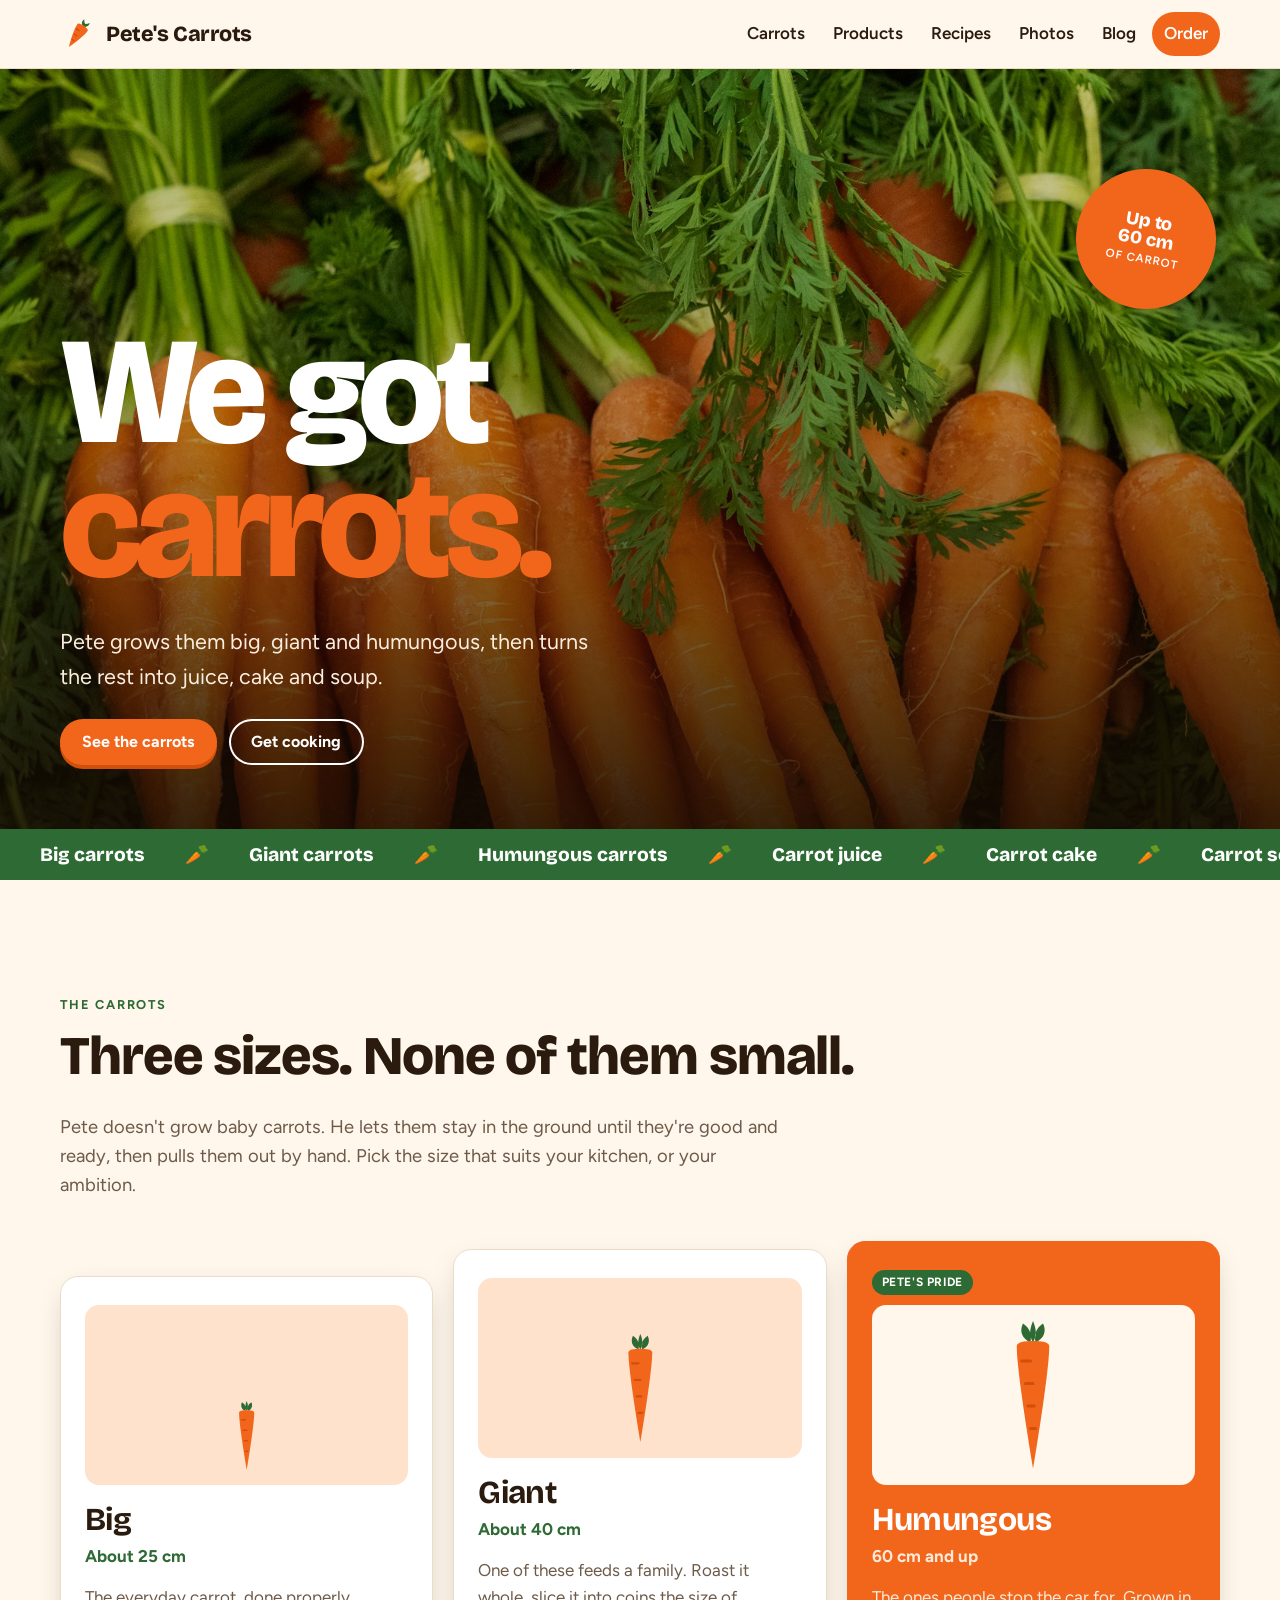
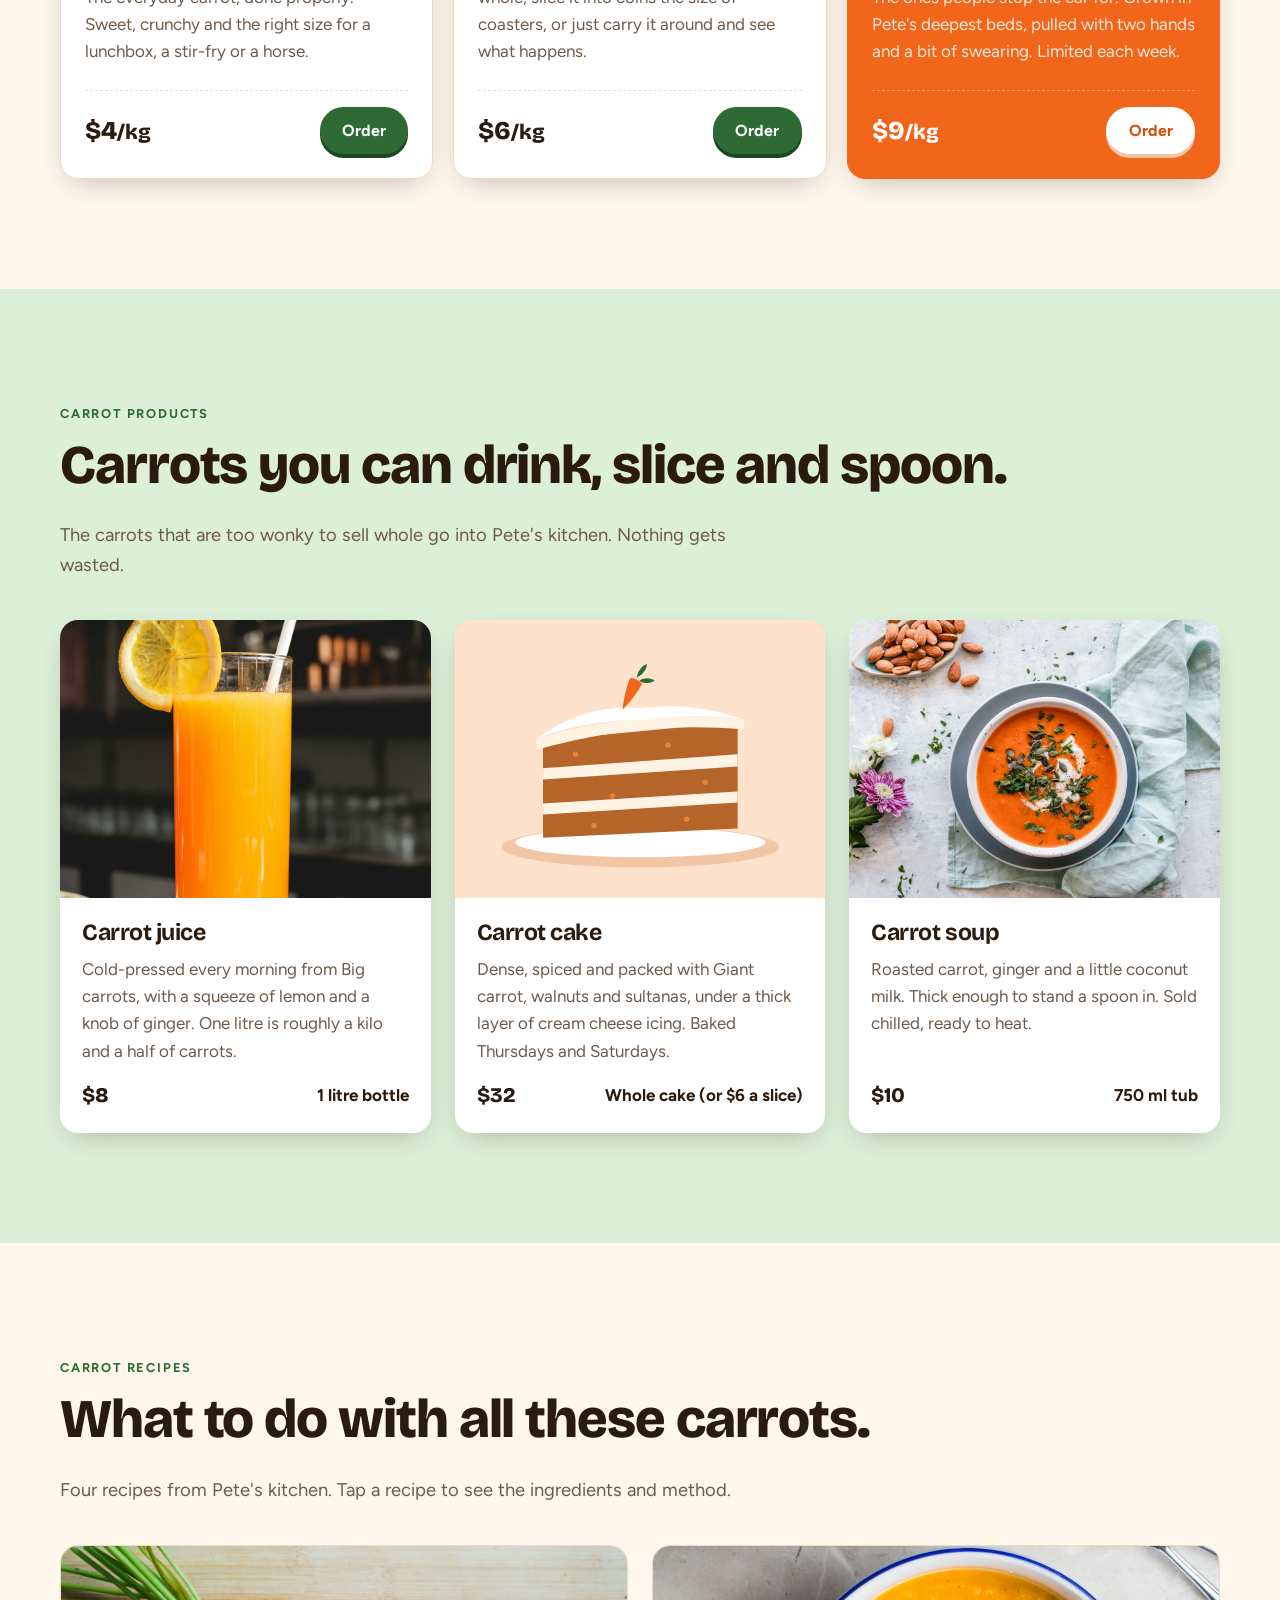
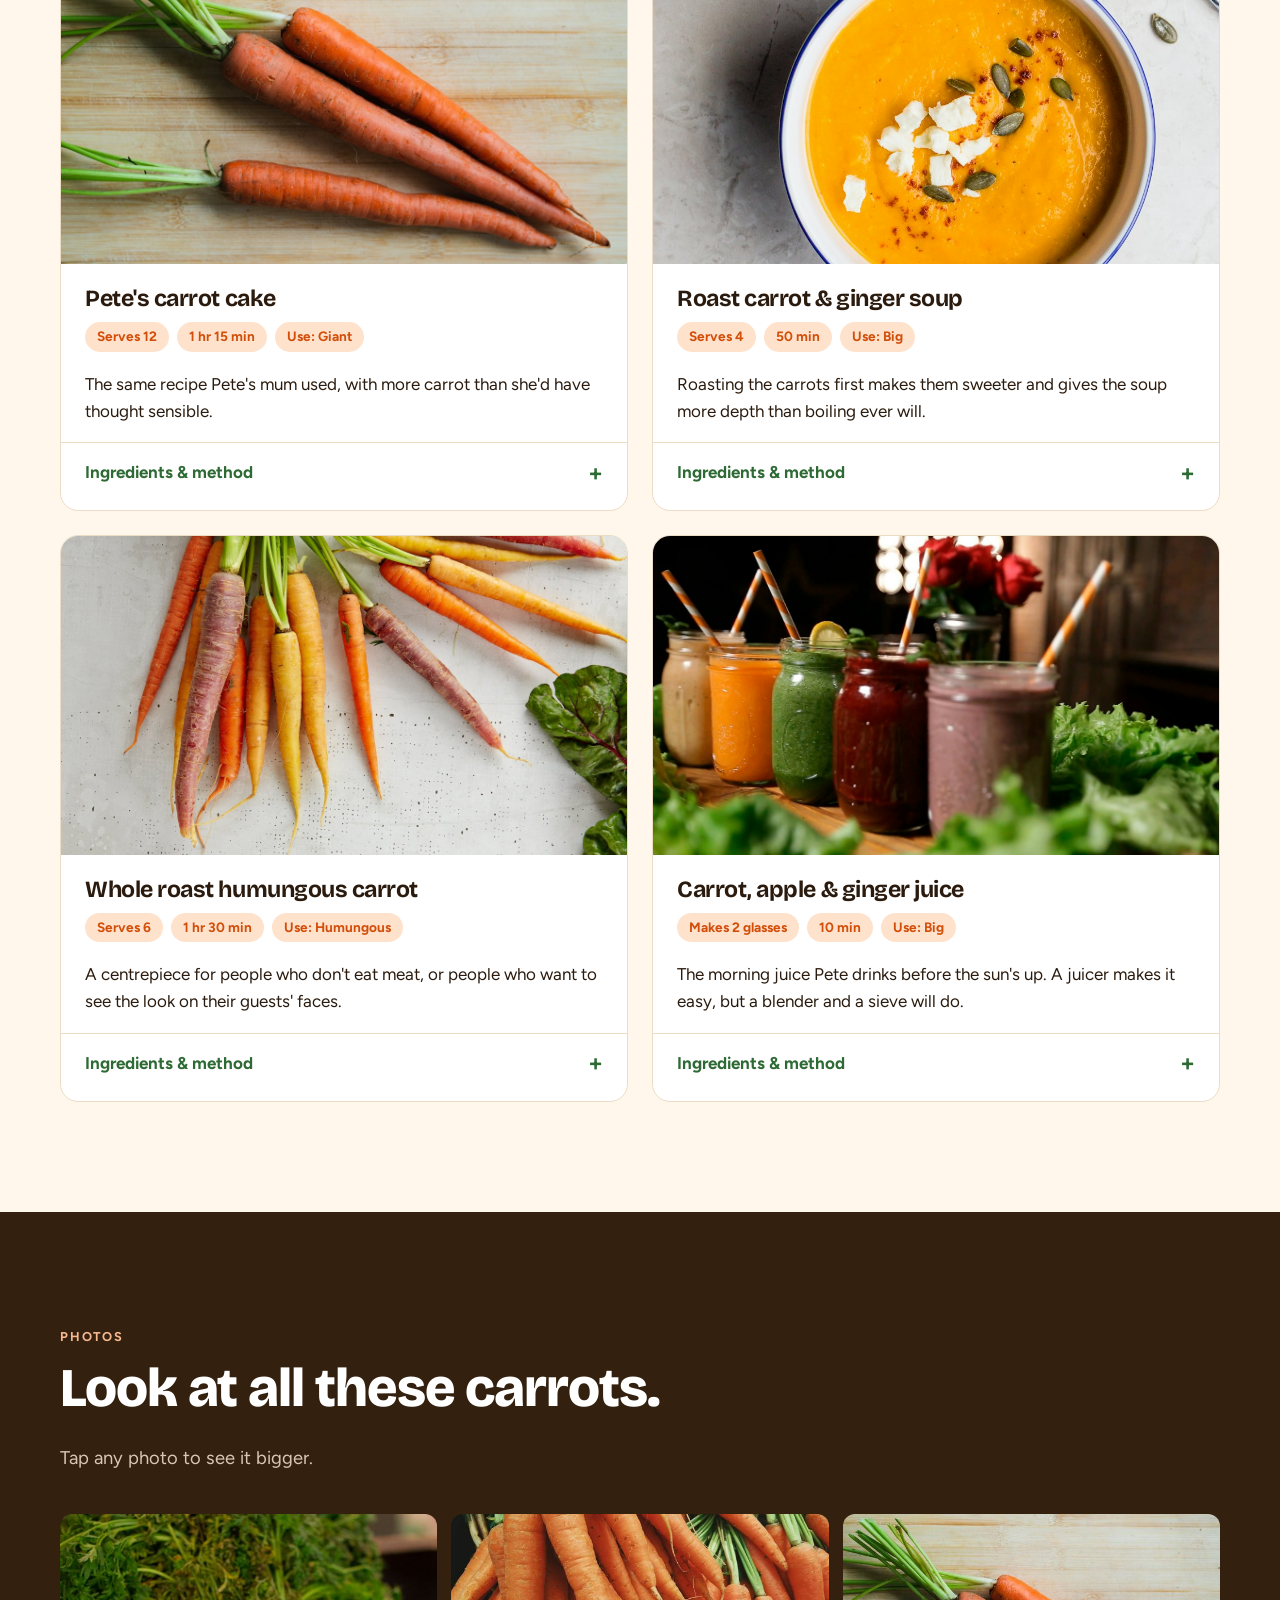
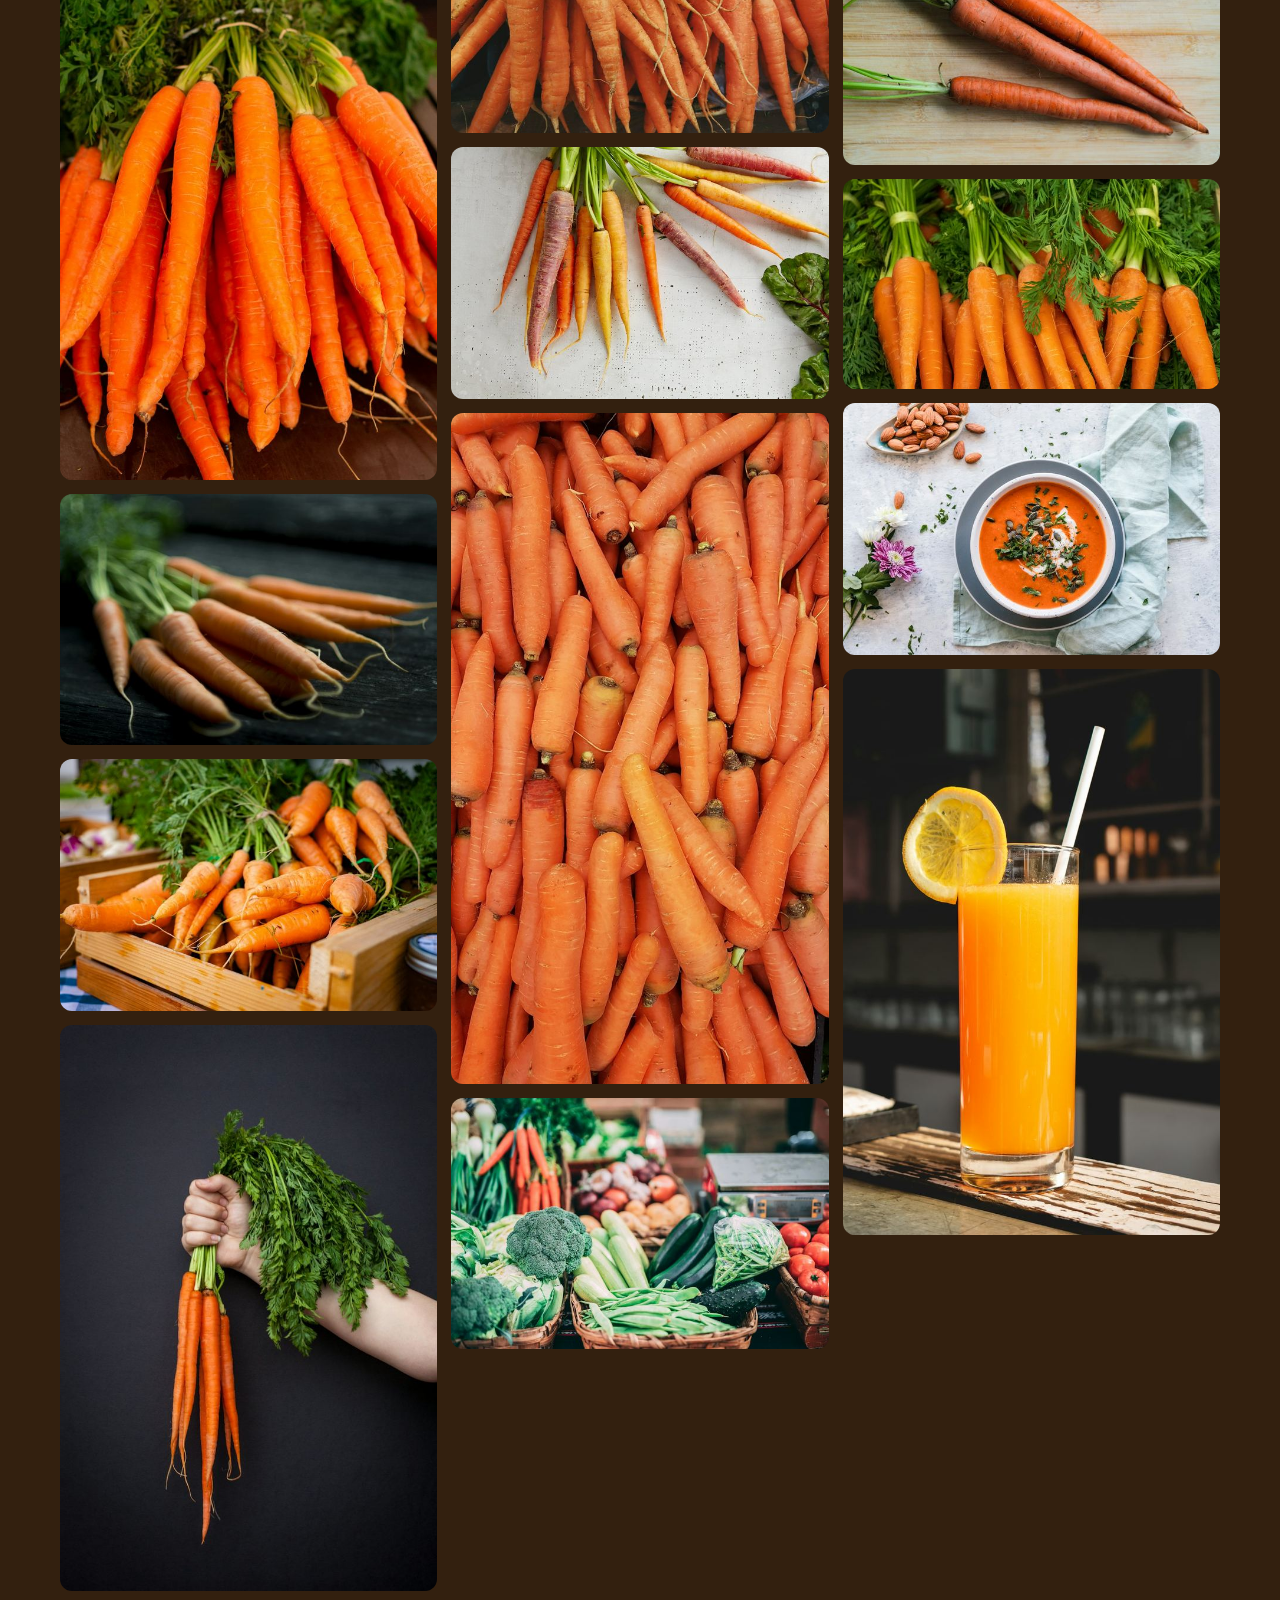
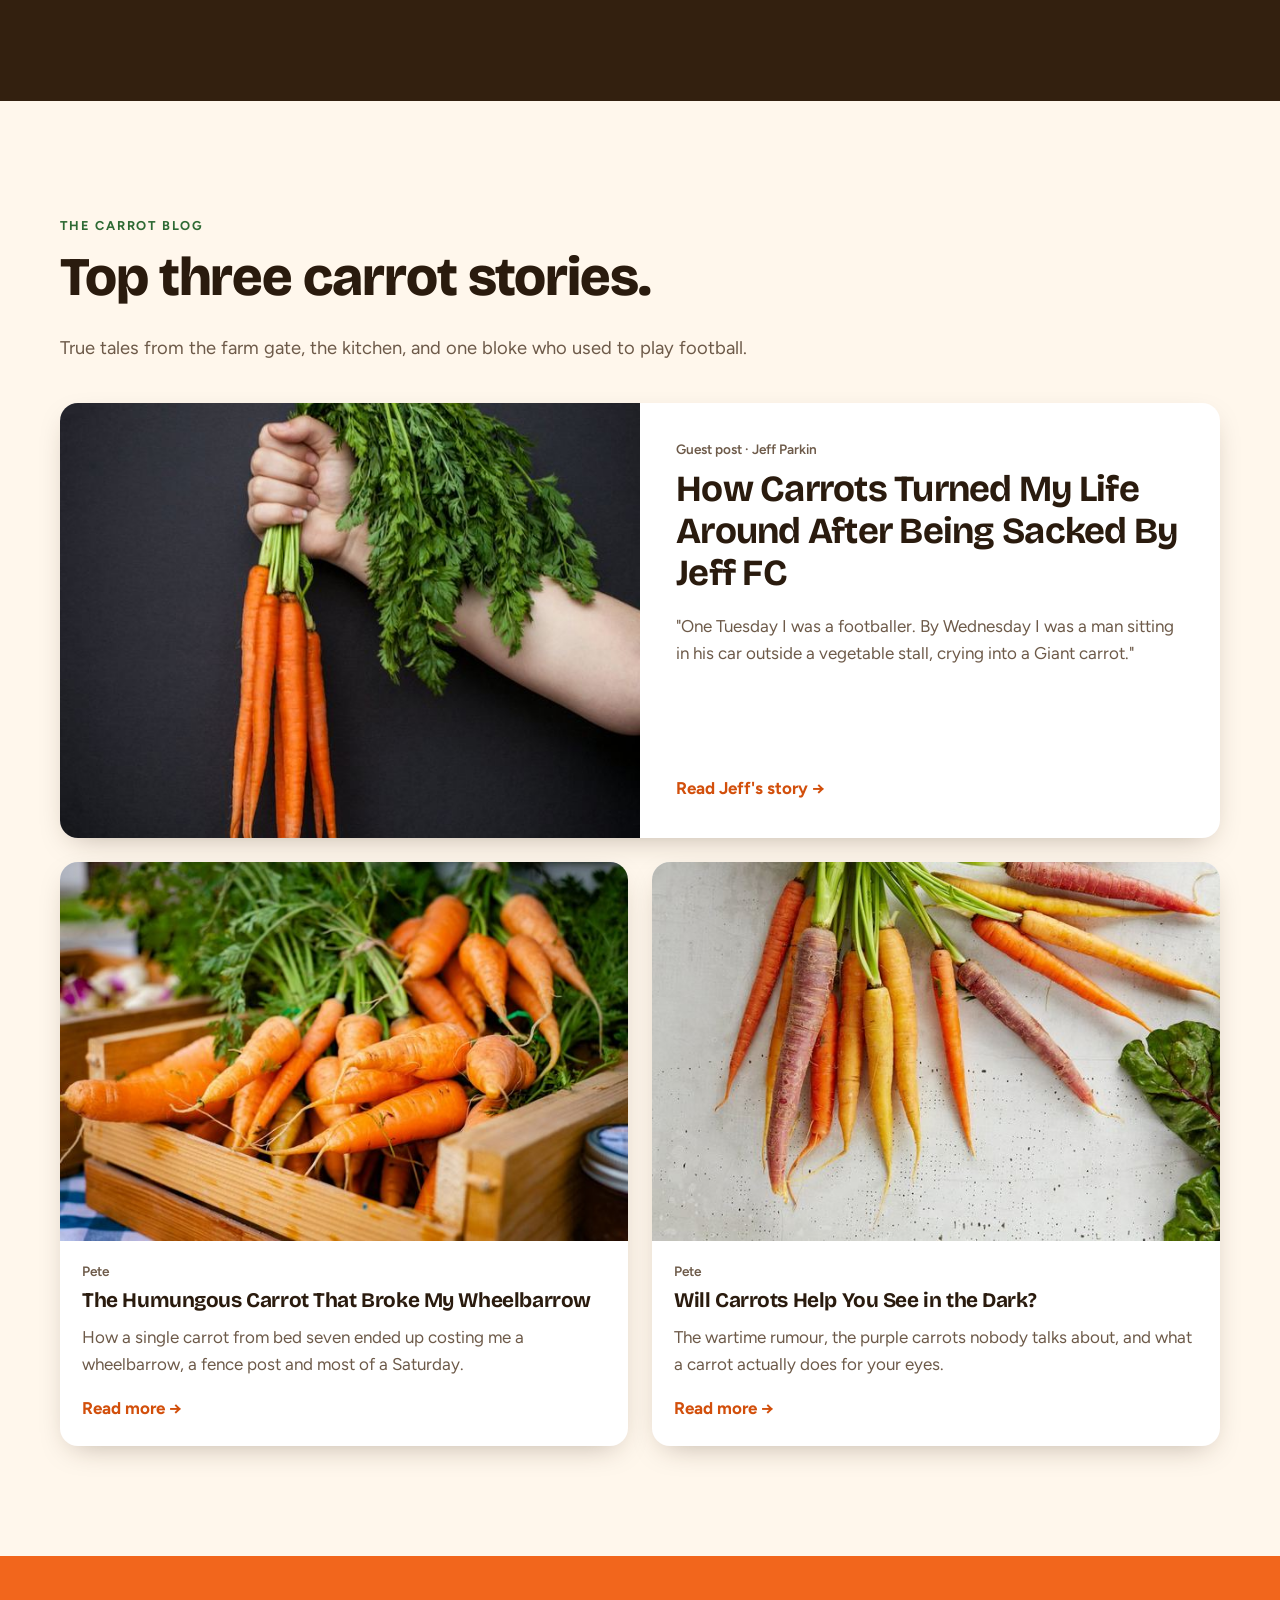
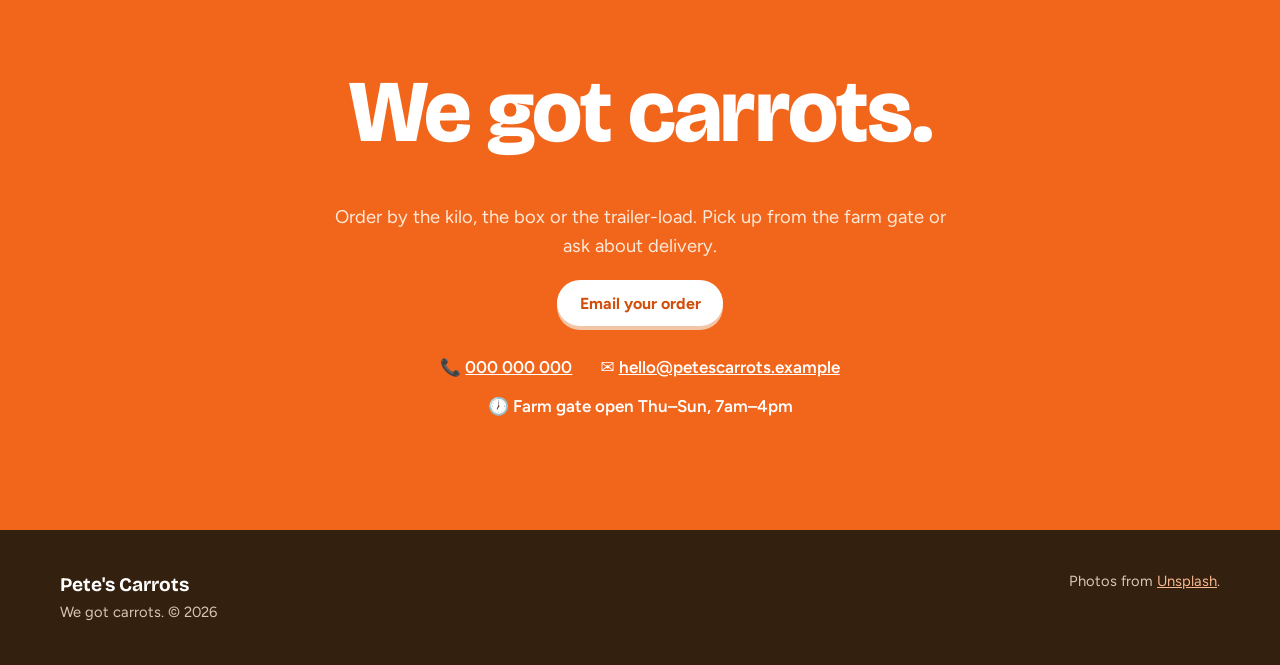
==== carrots/index.html @ bb52e976 "Add Pete's Carrots site in carrots/ Home page with carrot sizes, products, recipes, stock photo gall" ====
<!doctype html>
<html lang="en">
<head>
  <meta charset="utf-8">
  <meta name="viewport" content="width=device-width, initial-scale=1">
  <title>Pete's Carrots | We got carrots.</title>
  <meta name="description" content="Pete's Carrots grows big, giant and humungous carrots, and makes carrot juice, carrot cake and carrot soup. We got carrots.">
  <meta name="theme-color" content="#f2661c">
  <meta property="og:title" content="Pete's Carrots">
  <meta property="og:description" content="We got carrots.">
  <meta property="og:type" content="website">
  <meta property="og:image" content="images/hero.jpg">
  <link rel="icon" href="favicon.svg" type="image/svg+xml">
  <link rel="preconnect" href="https://fonts.googleapis.com">
  <link rel="preconnect" href="https://fonts.gstatic.com" crossorigin>
  <link href="https://fonts.googleapis.com/css2?family=Bricolage+Grotesque:opsz,wght@12..96,600;12..96,700;12..96,800&family=Figtree:wght@400;600;700&display=swap" rel="stylesheet">
  <link rel="stylesheet" href="styles.css">
</head>
<body>
  <a class="skip" href="#main">Skip to content</a>

  <!-- Carrot drawing reused by the size cards -->
  <svg width="0" height="0" style="position:absolute" aria-hidden="true">
    <symbol id="carrot" viewBox="0 0 40 120">
      <path d="M12 2c-3 6-1 12 6 15 1-6 0-11-6-15zM28 2c3 6 1 12-6 15-1-6 0-11 6-15zM20 0c-3 7-3 12 0 17 3-5 3-10 0-17z" fill="#2e6a34"/>
      <path d="M7 20c0-3 6-4 13-4s13 1 13 4c0 16-7 62-13 98C14 82 7 36 7 20z" fill="#f2661c"/>
      <path d="M11 32h7M14 50h6M16 68h5M18 86h4" stroke="#d24f0b" stroke-width="2.5" stroke-linecap="round"/>
    </symbol>
  </svg>

  <header class="site-header">
    <div class="wrap header-inner">
      <a class="brand" href="#top" aria-label="Pete's Carrots home">
        <img src="favicon.svg" alt="" width="36" height="36">
        <span>Pete's Carrots</span>
      </a>
      <button class="nav-toggle" aria-expanded="false" aria-controls="site-nav">
        <span class="sr-only">Menu</span>
        <span class="bars" aria-hidden="true"></span>
      </button>
      <nav id="site-nav" class="site-nav" aria-label="Main">
        <a href="#carrots">Carrots</a>
        <a href="#products">Products</a>
        <a href="#recipes">Recipes</a>
        <a href="#gallery">Photos</a>
        <a href="#blog">Blog</a>
        <a href="#order" class="nav-cta">Order</a>
      </nav>
    </div>
  </header>

  <main id="main">
    <section class="hero" id="top" style="padding:0">
      <img width="1800" height="1000" class="bg" src="images/hero.jpg" alt="Bunches of freshly pulled carrots with their green tops on">
      <div class="badge" aria-hidden="true"><div>Up to<br>60&nbsp;cm<small>of carrot</small></div></div>
      <div class="wrap hero-inner">
        <h1>We got <span>carrots.</span></h1>
        <p>Pete grows them big, giant and humungous, then turns the rest into juice, cake and soup.</p>
        <div class="actions">
          <a class="btn" href="#carrots">See the carrots</a>
          <a class="btn ghost" href="#recipes">Get cooking</a>
        </div>
      </div>
    </section>

    <div class="ticker" aria-hidden="true">
      <div class="ticker-track">
        <span>Big carrots</span><span>Giant carrots</span><span>Humungous carrots</span><span>Carrot juice</span><span>Carrot cake</span><span>Carrot soup</span><span>We got carrots</span>
        <span>Big carrots</span><span>Giant carrots</span><span>Humungous carrots</span><span>Carrot juice</span><span>Carrot cake</span><span>Carrot soup</span><span>We got carrots</span>
      </div>
    </div>

    <!-- Carrot sizes -->
    <section id="carrots">
      <div class="wrap">
        <div class="section-head">
          <span class="eyebrow">The carrots</span>
          <h2>Three sizes. None of them small.</h2>
          <p class="lede">Pete doesn't grow baby carrots. He lets them stay in the ground until they're good and ready, then pulls them out by hand. Pick the size that suits your kitchen, or your ambition.</p>
        </div>
        <div class="sizes">
          <article class="size-card">
            <div class="carrot-icon" style="--h:70px"><svg viewBox="0 0 40 120" role="img" aria-label="Big carrot"><use href="#carrot"/></svg></div>
            <h3>Big</h3>
            <div class="len">About 25 cm</div>
            <p>The everyday carrot, done properly. Sweet, crunchy and the right size for a lunchbox, a stir-fry or a horse.</p>
            <div class="price"><strong>$4<small>/kg</small></strong><a class="btn green" href="#order">Order</a></div>
          </article>
          <article class="size-card">
            <div class="carrot-icon" style="--h:110px"><svg viewBox="0 0 40 120" role="img" aria-label="Giant carrot"><use href="#carrot"/></svg></div>
            <h3>Giant</h3>
            <div class="len">About 40 cm</div>
            <p>One of these feeds a family. Roast it whole, slice it into coins the size of coasters, or just carry it around and see what happens.</p>
            <div class="price"><strong>$6<small>/kg</small></strong><a class="btn green" href="#order">Order</a></div>
          </article>
          <article class="size-card big-one">
            <span class="tag">Pete's pride</span>
            <div class="carrot-icon" style="--h:150px"><svg viewBox="0 0 40 120" role="img" aria-label="Humungous carrot"><use href="#carrot"/></svg></div>
            <h3>Humungous</h3>
            <div class="len">60 cm and up</div>
            <p>The ones people stop the car for. Grown in Pete's deepest beds, pulled with two hands and a bit of swearing. Limited each week.</p>
            <div class="price"><strong>$9<small>/kg</small></strong><a class="btn" href="#order">Order</a></div>
          </article>
        </div>
      </div>
    </section>

    <!-- Products -->
    <section id="products" class="products-section">
      <div class="wrap">
        <div class="section-head">
          <span class="eyebrow">Carrot products</span>
          <h2>Carrots you can drink, slice and spoon.</h2>
          <p class="lede">The carrots that are too wonky to sell whole go into Pete's kitchen. Nothing gets wasted.</p>
        </div>
        <div class="products">
          <article class="product">
            <div class="img"><img width="1000" height="1500" src="images/juice.jpg" alt="A tall glass of bright orange juice with a straw and a slice of lemon" loading="lazy"></div>
            <div class="body">
              <h3>Carrot juice</h3>
              <p>Cold-pressed every morning from Big carrots, with a squeeze of lemon and a knob of ginger. One litre is roughly a kilo and a half of carrots.</p>
              <div class="meta"><span>$8</span>1 litre bottle</div>
            </div>
          </article>
          <article class="product">
            <div class="img">
              <svg viewBox="0 0 400 300" role="img" aria-label="Illustration of a slice of carrot cake with cream cheese icing">
                <rect width="400" height="300" fill="#ffe2cc"/>
                <ellipse cx="200" cy="245" rx="150" ry="22" fill="#f2c5a6"/>
                <ellipse cx="200" cy="240" rx="135" ry="16" fill="#fff"/>
                <path d="M95 130 L305 110 L305 225 L95 235 Z" fill="#b5652a"/>
                <path d="M95 160 L305 145 L305 158 L95 172 Z" fill="#fff4e4"/>
                <path d="M95 198 L305 185 L305 197 L95 210 Z" fill="#fff4e4"/>
                <path d="M88 128 Q200 95 312 108 L312 118 Q200 108 88 140 Z" fill="#fff4e4"/>
                <path d="M88 128 Q140 90 200 95 Q260 88 312 108 Q260 100 200 108 Q140 108 88 128 Z" fill="#fff"/>
                <g fill="#e2843f"><circle cx="130" cy="145" r="3"/><circle cx="170" cy="190" r="3"/><circle cx="230" cy="135" r="3"/><circle cx="270" cy="175" r="3"/><circle cx="150" cy="222" r="3"/><circle cx="250" cy="215" r="3"/></g>
                <g transform="translate(196 62) rotate(25)"><path d="M0 0c-2-8 0-14 4-18 2 6 1 12-4 18zM4 2c4-6 10-8 15-7-3 5-9 8-15 7z" fill="#2e6a34"/><path d="M-6 4c0-2 12-3 14 0 0 10-4 26-7 34-3-8-7-24-7-34z" fill="#f2661c"/></g>
              </svg>
            </div>
            <div class="body">
              <h3>Carrot cake</h3>
              <p>Dense, spiced and packed with Giant carrot, walnuts and sultanas, under a thick layer of cream cheese icing. Baked Thursdays and Saturdays.</p>
              <div class="meta"><span>$32</span>Whole cake (or $6 a slice)</div>
            </div>
          </article>
          <article class="product">
            <div class="img"><img width="1200" height="800" src="images/soup.jpg" alt="A bowl of orange carrot soup topped with seeds and herbs" loading="lazy"></div>
            <div class="body">
              <h3>Carrot soup</h3>
              <p>Roasted carrot, ginger and a little coconut milk. Thick enough to stand a spoon in. Sold chilled, ready to heat.</p>
              <div class="meta"><span>$10</span>750 ml tub</div>
            </div>
          </article>
        </div>
      </div>
    </section>

    <!-- Recipes -->
    <section id="recipes">
      <div class="wrap">
        <div class="section-head">
          <span class="eyebrow">Carrot recipes</span>
          <h2>What to do with all these carrots.</h2>
          <p class="lede">Four recipes from Pete's kitchen. Tap a recipe to see the ingredients and method.</p>
        </div>
        <div class="recipes">

          <article class="recipe">
            <img width="1200" height="800" src="images/pair.jpg" alt="Two long carrots on a wooden chopping board" loading="lazy">
            <div class="body">
              <h3>Pete's carrot cake</h3>
              <ul class="facts"><li>Serves 12</li><li>1 hr 15 min</li><li>Use: Giant</li></ul>
              <p>The same recipe Pete's mum used, with more carrot than she'd have thought sensible.</p>
              <details>
                <summary>Ingredients &amp; method</summary>
                <div class="cols">
                  <div>
                    <h4>Ingredients</h4>
                    <ul>
                      <li>350 g grated carrot (about half a Giant)</li>
                      <li>300 g plain flour</li>
                      <li>2 tsp baking powder, 1 tsp bicarb soda</li>
                      <li>2 tsp cinnamon, 1 tsp nutmeg, ½ tsp ginger</li>
                      <li>250 g brown sugar</li>
                      <li>4 eggs</li>
                      <li>250 ml vegetable oil</li>
                      <li>100 g walnuts, chopped</li>
                      <li>100 g sultanas</li>
                      <li><strong>Icing:</strong> 250 g cream cheese, 100 g soft butter, 300 g icing sugar, zest of 1 orange</li>
                    </ul>
                  </div>
                  <div>
                    <h4>Method</h4>
                    <ol>
                      <li>Heat the oven to 170°C (fan 160°C). Grease and line a 23 cm round tin.</li>
                      <li>Whisk the flour, baking powder, bicarb and spices together.</li>
                      <li>In another bowl, beat the sugar, eggs and oil until smooth.</li>
                      <li>Fold the dry mix into the wet, then stir in the carrot, walnuts and sultanas.</li>
                      <li>Bake for 55–65 minutes, until a skewer comes out clean. Cool completely.</li>
                      <li>Beat the icing ingredients until fluffy and spread thickly over the top.</li>
                    </ol>
                  </div>
                </div>
              </details>
            </div>
          </article>

          <article class="recipe">
            <img width="1000" height="1500" src="images/soup-top.jpg" alt="Two bowls of carrot soup seen from above with seeds scattered on top" loading="lazy">
            <div class="body">
              <h3>Roast carrot &amp; ginger soup</h3>
              <ul class="facts"><li>Serves 4</li><li>50 min</li><li>Use: Big</li></ul>
              <p>Roasting the carrots first makes them sweeter and gives the soup more depth than boiling ever will.</p>
              <details>
                <summary>Ingredients &amp; method</summary>
                <div class="cols">
                  <div>
                    <h4>Ingredients</h4>
                    <ul>
                      <li>1 kg Big carrots, chopped</li>
                      <li>1 onion, quartered</li>
                      <li>3 garlic cloves</li>
                      <li>2 tbsp olive oil</li>
                      <li>Thumb of ginger, grated</li>
                      <li>1 litre vegetable stock</li>
                      <li>200 ml coconut milk</li>
                      <li>Salt, pepper, lime juice</li>
                      <li>Toasted pumpkin seeds, to serve</li>
                    </ul>
                  </div>
                  <div>
                    <h4>Method</h4>
                    <ol>
                      <li>Heat the oven to 200°C. Toss the carrot, onion and garlic in oil and roast for 30 minutes, until browned at the edges.</li>
                      <li>Tip everything into a big pot with the ginger and stock. Simmer for 10 minutes.</li>
                      <li>Blend until smooth, then stir in the coconut milk.</li>
                      <li>Season with salt, pepper and a squeeze of lime. Top with pumpkin seeds.</li>
                    </ol>
                  </div>
                </div>
              </details>
            </div>
          </article>

          <article class="recipe">
            <img width="1200" height="800" src="images/rainbow.jpg" alt="Orange, yellow and purple carrots laid out on a pale stone surface" loading="lazy">
            <div class="body">
              <h3>Whole roast humungous carrot</h3>
              <ul class="facts"><li>Serves 6</li><li>1 hr 30 min</li><li>Use: Humungous</li></ul>
              <p>A centrepiece for people who don't eat meat, or people who want to see the look on their guests' faces.</p>
              <details>
                <summary>Ingredients &amp; method</summary>
                <div class="cols">
                  <div>
                    <h4>Ingredients</h4>
                    <ul>
                      <li>1 Humungous carrot (or 2 if your oven is wide)</li>
                      <li>3 tbsp olive oil</li>
                      <li>2 tbsp honey or maple syrup</li>
                      <li>1 tsp cumin seeds</li>
                      <li>1 tsp smoked paprika</li>
                      <li>200 g Greek yoghurt or tahini sauce</li>
                      <li>Handful of mint and parsley</li>
                      <li>Flaky salt</li>
                    </ul>
                  </div>
                  <div>
                    <h4>Method</h4>
                    <ol>
                      <li>Heat the oven to 190°C. Scrub the carrot; don't peel it.</li>
                      <li>Wrap it in foil with a splash of water and roast for 50 minutes, until a knife slides in.</li>
                      <li>Unwrap, brush with oil, honey, cumin and paprika, and roast uncovered for another 30 minutes, basting twice.</li>
                      <li>Spread the yoghurt on a long board, lay the carrot on top and scatter with herbs and salt. Carve at the table.</li>
                    </ol>
                  </div>
                </div>
              </details>
            </div>
          </article>

          <article class="recipe">
            <img width="1200" height="675" src="images/juices.jpg" alt="A row of jars filled with brightly coloured juices on a wooden counter" loading="lazy">
            <div class="body">
              <h3>Carrot, apple &amp; ginger juice</h3>
              <ul class="facts"><li>Makes 2 glasses</li><li>10 min</li><li>Use: Big</li></ul>
              <p>The morning juice Pete drinks before the sun's up. A juicer makes it easy, but a blender and a sieve will do.</p>
              <details>
                <summary>Ingredients &amp; method</summary>
                <div class="cols">
                  <div>
                    <h4>Ingredients</h4>
                    <ul>
                      <li>4 Big carrots</li>
                      <li>2 green apples</li>
                      <li>2 cm piece of ginger</li>
                      <li>½ lemon, peeled</li>
                      <li>Ice</li>
                    </ul>
                  </div>
                  <div>
                    <h4>Method</h4>
                    <ol>
                      <li>Scrub the carrots and cut everything to fit your juicer.</li>
                      <li>Juice the carrots, apples, ginger and lemon together.</li>
                      <li>No juicer? Blend with 150 ml cold water, then push through a fine sieve.</li>
                      <li>Pour over ice and drink straight away.</li>
                    </ol>
                  </div>
                </div>
              </details>
            </div>
          </article>

        </div>
      </div>
    </section>

    <!-- Gallery -->
    <section id="gallery" class="gallery-section">
      <div class="wrap">
        <div class="section-head">
          <span class="eyebrow">Photos</span>
          <h2>Look at all these carrots.</h2>
          <p class="lede">Tap any photo to see it bigger.</p>
        </div>
        <div class="gallery">
          <button type="button" data-full="images/bunch-tall.jpg"><img width="640" height="960" src="images/thumbs/bunch-tall.jpg" alt="A tall bunch of carrots tied together with the leafy tops on" loading="lazy"></button>
          <button type="button" data-full="images/bunch-dark.jpg"><img width="640" height="427" src="images/thumbs/bunch-dark.jpg" alt="Carrots with thin roots lying on a dark wooden table" loading="lazy"></button>
          <button type="button" data-full="images/crate.jpg"><img width="640" height="427" src="images/thumbs/crate.jpg" alt="A wooden crate overflowing with carrots" loading="lazy"></button>
          <button type="button" data-full="images/held.jpg"><img width="640" height="960" src="images/thumbs/held.jpg" alt="A hand holding up a bunch of carrots against a black background" loading="lazy"></button>
          <button type="button" data-full="images/pile.jpg"><img width="640" height="372" src="images/thumbs/pile.jpg" alt="A big pile of bright orange carrots" loading="lazy"></button>
          <button type="button" data-full="images/rainbow.jpg"><img width="640" height="427" src="images/thumbs/rainbow.jpg" alt="Orange, yellow and purple carrots on a pale surface" loading="lazy"></button>
          <button type="button" data-full="images/stack.jpg"><img width="640" height="1138" src="images/thumbs/stack.jpg" alt="Hundreds of carrots packed tightly together" loading="lazy"></button>
          <button type="button" data-full="images/market.jpg"><img width="640" height="427" src="images/thumbs/market.jpg" alt="Carrots and other vegetables in baskets at a market stall" loading="lazy"></button>
          <button type="button" data-full="images/pair.jpg"><img width="640" height="427" src="images/thumbs/pair.jpg" alt="Two long carrots on a wooden board" loading="lazy"></button>
          <button type="button" data-full="images/hero.jpg"><img width="640" height="356" src="images/thumbs/hero.jpg" alt="Rows of carrot bunches with green tops" loading="lazy"></button>
          <button type="button" data-full="images/soup.jpg"><img width="640" height="427" src="images/thumbs/soup.jpg" alt="A bowl of carrot soup" loading="lazy"></button>
          <button type="button" data-full="images/juice.jpg"><img width="640" height="960" src="images/thumbs/juice.jpg" alt="A glass of carrot juice" loading="lazy"></button>
        </div>
      </div>
      <dialog class="lightbox" id="lightbox">
        <button class="close" type="button" aria-label="Close">&times;</button>
        <img src="" alt="">
        <p></p>
      </dialog>
    </section>

    <!-- Blog -->
    <section id="blog">
      <div class="wrap">
        <div class="section-head">
          <span class="eyebrow">The carrot blog</span>
          <h2>Top three carrot stories.</h2>
          <p class="lede">True tales from the farm gate, the kitchen, and one bloke who used to play football.</p>
        </div>
        <div class="posts">
          <a class="post-card featured" href="blog/jeff-parkin.html">
            <img width="640" height="960" src="images/thumbs/held.jpg" alt="A hand holding up a bunch of carrots" loading="lazy">
            <div class="body">
              <div class="by">Guest post · Jeff Parkin</div>
              <h3>How Carrots Turned My Life Around After Being Sacked By Jeff FC</h3>
              <p>"One Tuesday I was a footballer. By Wednesday I was a man sitting in his car outside a vegetable stall, crying into a Giant carrot."</p>
              <span class="more">Read Jeff's story →</span>
            </div>
          </a>
          <a class="post-card" href="blog/wheelbarrow.html">
            <img width="640" height="427" src="images/thumbs/crate.jpg" alt="A wooden crate of carrots" loading="lazy">
            <div class="body">
              <div class="by">Pete</div>
              <h3>The Humungous Carrot That Broke My Wheelbarrow</h3>
              <p>How a single carrot from bed seven ended up costing me a wheelbarrow, a fence post and most of a Saturday.</p>
              <span class="more">Read more →</span>
            </div>
          </a>
          <a class="post-card" href="blog/see-in-the-dark.html">
            <img width="640" height="427" src="images/thumbs/rainbow.jpg" alt="Purple, yellow and orange carrots" loading="lazy">
            <div class="body">
              <div class="by">Pete</div>
              <h3>Will Carrots Help You See in the Dark?</h3>
              <p>The wartime rumour, the purple carrots nobody talks about, and what a carrot actually does for your eyes.</p>
              <span class="more">Read more →</span>
            </div>
          </a>
        </div>
      </div>
    </section>

    <!-- Order -->
    <section id="order" class="order">
      <div class="narrow">
        <h2>We got carrots.</h2>
        <p>Order by the kilo, the box or the trailer-load. Pick up from the farm gate or ask about delivery.</p>
        <a class="btn" href="mailto:hello@petescarrots.example?subject=Carrot%20order">Email your order</a>
        <ul class="contact-list">
          <li>📞 <a href="tel:+0000000000">000 000 000</a></li>
          <li>✉️ <a href="mailto:hello@petescarrots.example">hello@petescarrots.example</a></li>
          <li>🕖 Farm gate open Thu–Sun, 7am–4pm</li>
        </ul>
      </div>
    </section>
  </main>

  <footer class="site-footer">
    <div class="wrap">
      <div><strong>Pete's Carrots</strong><br>We got carrots. © <span data-year>2026</span></div>
      <div>Photos from <a href="https://unsplash.com/">Unsplash</a>.</div>
    </div>
  </footer>

  <script src="script.js"></script>
</body>
</html>
---- carrots/styles.css ----
/* Pete's Carrots */
:root {
  --orange: #f2661c;
  --orange-deep: #d24f0b;
  --orange-soft: #ffe2cc;
  --leaf: #2e6a34;
  --leaf-deep: #1d4722;
  --leaf-soft: #dcefd7;
  --soil: #33200f;
  --cream: #fff7ec;
  --paper: #ffffff;
  --ink: #2a1b0e;
  --muted: #6d5a49;
  --line: #ecdcc6;
  --radius: 18px;
  --shadow: 0 10px 30px -12px rgba(51, 32, 15, .35);
  --display: "Bricolage Grotesque", "Arial Black", system-ui, sans-serif;
  --body: "Figtree", system-ui, -apple-system, "Segoe UI", sans-serif;
}

*, *::before, *::after { box-sizing: border-box; }
html { scroll-behavior: smooth; scroll-padding-top: 80px; }
@media (prefers-reduced-motion: reduce) { html { scroll-behavior: auto; } }
body {
  margin: 0;
  background: var(--cream);
  color: var(--ink);
  font: 17px/1.6 var(--body);
  -webkit-font-smoothing: antialiased;
}
img { max-width: 100%; height: auto; display: block; }
a { color: var(--orange-deep); }
h1, h2, h3, h4 { font-family: var(--display); line-height: 1.05; margin: 0 0 .5em; letter-spacing: -.02em; }
h2 { font-size: clamp(2rem, 5vw, 3.4rem); font-weight: 800; }
h3 { font-size: 1.45rem; font-weight: 700; }
p { margin: 0 0 1em; }

.wrap { width: min(1160px, 100% - 32px); margin-inline: auto; }
.narrow { width: min(720px, 100% - 32px); margin-inline: auto; }
.sr-only { position: absolute; width: 1px; height: 1px; overflow: hidden; clip: rect(0 0 0 0); white-space: nowrap; }
.skip { position: absolute; left: -999px; top: 8px; background: var(--leaf); color: #fff; padding: 8px 14px; border-radius: 8px; z-index: 100; }
.skip:focus { left: 8px; }

.eyebrow {
  display: inline-block;
  font-weight: 700; font-size: .8rem; letter-spacing: .14em; text-transform: uppercase;
  color: var(--leaf); margin-bottom: .8rem;
}
.lede { font-size: 1.15rem; color: var(--muted); max-width: 60ch; }

.btn {
  display: inline-flex; align-items: center; gap: .5em;
  background: var(--orange); color: #fff; text-decoration: none;
  font-weight: 700; padding: .85em 1.4em; border-radius: 999px; border: 0;
  font: 700 1rem var(--body); cursor: pointer;
  box-shadow: 0 4px 0 var(--orange-deep);
  transition: transform .12s, box-shadow .12s;
}
.btn:hover { transform: translateY(-2px); box-shadow: 0 6px 0 var(--orange-deep); }
.btn:active { transform: translateY(2px); box-shadow: 0 2px 0 var(--orange-deep); }
.btn.ghost { background: transparent; color: #fff; box-shadow: inset 0 0 0 2px #fff; }
.btn.ghost:hover { background: rgba(255,255,255,.12); }
.btn.green { background: var(--leaf); box-shadow: 0 4px 0 var(--leaf-deep); }

/* Header */
.site-header {
  position: sticky; top: 0; z-index: 50;
  background: rgba(255, 247, 236, .92);
  backdrop-filter: blur(10px);
  border-bottom: 1px solid var(--line);
}
.header-inner { display: flex; align-items: center; justify-content: space-between; gap: 16px; height: 68px; }
.brand { display: flex; align-items: center; gap: 10px; text-decoration: none; color: var(--ink); font: 800 1.35rem var(--display); letter-spacing: -.02em; }
.brand img { width: 36px; height: 36px; }
.site-nav { display: flex; gap: 4px; align-items: center; }
.site-nav a { text-decoration: none; color: var(--ink); font-weight: 600; padding: 8px 12px; border-radius: 999px; }
.site-nav a:hover { background: var(--orange-soft); }
.site-nav .nav-cta { background: var(--orange); color: #fff; }
.site-nav .nav-cta:hover { background: var(--orange-deep); }
.nav-toggle { display: none; background: none; border: 0; padding: 10px; cursor: pointer; }
.bars, .bars::before, .bars::after { display: block; width: 24px; height: 2.5px; background: var(--ink); border-radius: 2px; position: relative; transition: transform .2s; }
.bars::before, .bars::after { content: ""; position: absolute; left: 0; }
.bars::before { top: -7px; } .bars::after { top: 7px; }
.nav-toggle[aria-expanded="true"] .bars { background: transparent; }
.nav-toggle[aria-expanded="true"] .bars::before { transform: translateY(7px) rotate(45deg); }
.nav-toggle[aria-expanded="true"] .bars::after { transform: translateY(-7px) rotate(-45deg); }

@media (max-width: 860px) {
  .nav-toggle { display: block; }
  .site-nav {
    position: absolute; top: 68px; left: 0; right: 0;
    flex-direction: column; align-items: stretch; gap: 0;
    background: var(--cream); border-bottom: 1px solid var(--line);
    padding: 8px 16px 16px; display: none;
  }
  .site-nav.open { display: flex; }
  .site-nav a { padding: 12px; border-radius: 10px; }
}

/* Hero */
.hero {
  position: relative; color: #fff; overflow: hidden;
  min-height: min(88vh, 760px);
  display: grid; align-items: end;
  background: var(--soil);
}
.hero img.bg { position: absolute; inset: 0; width: 100%; height: 100%; object-fit: cover; }
.hero::after {
  content: ""; position: absolute; inset: 0;
  background: linear-gradient(180deg, rgba(20,10,3,.15) 0%, rgba(20,10,3,.25) 40%, rgba(20,10,3,.85) 100%);
}
.hero-inner { position: relative; z-index: 1; padding: 120px 0 64px; }
.hero h1 {
  font-size: clamp(3.4rem, 13vw, 9.5rem); font-weight: 800; line-height: .88;
  letter-spacing: -.045em; margin-bottom: .2em;
}
.hero h1 span { color: var(--orange); display: block; }
.hero p { font-size: clamp(1.1rem, 2.4vw, 1.35rem); max-width: 40ch; margin-bottom: 1.6rem; color: #fbeee0; }
.hero .actions { display: flex; flex-wrap: wrap; gap: 12px; }
.badge {
  position: absolute; z-index: 2; right: max(16px, 5vw); top: 100px;
  width: 140px; height: 140px; border-radius: 50%;
  background: var(--orange); color: #fff;
  display: grid; place-items: center; text-align: center;
  font: 800 1.15rem/1 var(--display); transform: rotate(10deg);
  box-shadow: var(--shadow);
}
.badge small { display: block; font: 600 .72rem var(--body); letter-spacing: .1em; text-transform: uppercase; margin-top: 4px; }
@media (max-width: 600px) { .badge { width: 100px; height: 100px; font-size: .9rem; top: 84px; } }

/* Ticker */
.ticker { background: var(--leaf); color: #fff; overflow: hidden; white-space: nowrap; padding: 14px 0; font: 800 1.2rem var(--display); }
.ticker-track { display: inline-flex; gap: 2.5rem; animation: tick 30s linear infinite; padding-left: 2.5rem; }
.ticker-track span::after { content: "🥕"; margin-left: 2.5rem; }
@keyframes tick { to { transform: translateX(-50%); } }
@media (prefers-reduced-motion: reduce) { .ticker-track { animation: none; } }

section { padding: clamp(64px, 9vw, 110px) 0; }
.section-head { margin-bottom: 40px; }
.section-head.center { text-align: center; }
.section-head.center .lede { margin-inline: auto; }

/* Sizes */
.sizes { display: grid; grid-template-columns: repeat(3, 1fr); gap: 20px; align-items: end; }
.size-card {
  background: var(--paper); border-radius: var(--radius); padding: 28px 24px 24px;
  border: 1px solid var(--line); box-shadow: var(--shadow);
  display: flex; flex-direction: column;
}
.size-card .carrot-icon { height: 180px; display: flex; align-items: flex-end; justify-content: center; margin-bottom: 18px; padding: 14px; background: var(--orange-soft); border-radius: 14px; }
.size-card .carrot-icon svg { height: var(--h); width: auto; }
.size-card h3 { font-size: 2rem; margin-bottom: .2em; }
.size-card .len { font-weight: 700; color: var(--leaf); margin-bottom: .8em; }
.size-card p { color: var(--muted); flex: 1; }
.size-card .price { display: flex; justify-content: space-between; align-items: center; border-top: 1px dashed var(--line); padding-top: 16px; margin-top: 8px; }
.size-card .price strong { font: 800 1.6rem var(--display); }
.size-card.big-one { background: var(--orange); color: #fff; border-color: var(--orange); }
.size-card.big-one p, .size-card.big-one .len { color: #ffe9d8; }
.size-card.big-one .price { border-color: rgba(255,255,255,.4); }
.size-card.big-one .carrot-icon { background: #fff7ec; }
.size-card.big-one .btn { background: #fff; color: var(--orange-deep); box-shadow: 0 4px 0 #f2c5a6; }
.tag { display: inline-block; background: var(--leaf); color: #fff; font-size: .75rem; font-weight: 700; padding: 3px 10px; border-radius: 999px; letter-spacing: .05em; text-transform: uppercase; margin-bottom: 10px; align-self: flex-start; }
@media (max-width: 860px) { .sizes { grid-template-columns: 1fr; } }

/* Products */
.products-section { background: var(--leaf-soft); }
.products { display: grid; grid-template-columns: repeat(3, 1fr); gap: 24px; }
.product { background: var(--paper); border-radius: var(--radius); overflow: hidden; box-shadow: var(--shadow); display: flex; flex-direction: column; }
.product .img { aspect-ratio: 4 / 3; overflow: hidden; background: var(--orange-soft); }
.product .img img, .product .img svg { width: 100%; height: 100%; object-fit: cover; }
.product .body { padding: 22px 22px 24px; display: flex; flex-direction: column; flex: 1; }
.product .body p { color: var(--muted); flex: 1; }
.product .meta { display: flex; justify-content: space-between; align-items: center; font-weight: 700; }
.product .meta span { font: 800 1.3rem var(--display); }
@media (max-width: 860px) { .products { grid-template-columns: 1fr; } }

/* Recipes */
.recipes { display: grid; grid-template-columns: repeat(2, 1fr); gap: 24px; }
.recipe { background: var(--paper); border-radius: var(--radius); border: 1px solid var(--line); overflow: hidden; display: flex; flex-direction: column; }
.recipe > img { aspect-ratio: 16 / 9; object-fit: cover; width: 100%; }
.recipe .body { padding: 22px 24px 8px; }
.recipe .facts { display: flex; flex-wrap: wrap; gap: 8px; margin: 0 0 14px; padding: 0; list-style: none; }
.recipe .facts li { background: var(--orange-soft); color: var(--orange-deep); font-weight: 700; font-size: .85rem; padding: 4px 12px; border-radius: 999px; }
.recipe details { border-top: 1px solid var(--line); margin: 0 -24px; padding: 0 24px; }
.recipe summary { cursor: pointer; font-weight: 700; padding: 16px 0; list-style: none; display: flex; justify-content: space-between; align-items: center; color: var(--leaf); }
.recipe summary::-webkit-details-marker { display: none; }
.recipe summary::after { content: "+"; font-size: 1.5rem; line-height: 1; transition: transform .2s; }
.recipe details[open] summary::after { transform: rotate(45deg); }
.recipe .cols { display: grid; grid-template-columns: 1fr 1.4fr; gap: 24px; padding-bottom: 20px; }
.recipe h4 { font-size: 1rem; text-transform: uppercase; letter-spacing: .08em; color: var(--muted); margin-bottom: .6em; }
.recipe ul, .recipe ol { margin: 0; padding-left: 1.2em; }
.recipe li { margin-bottom: .35em; }
@media (max-width: 860px) { .recipes { grid-template-columns: 1fr; } }
@media (max-width: 560px) { .recipe .cols { grid-template-columns: 1fr; } }

/* Gallery */
.gallery-section { background: var(--soil); color: #fff; }
.gallery-section .eyebrow { color: #f7b78f; }
.gallery-section .lede { color: #d9c7b5; }
.gallery { columns: 3 280px; column-gap: 14px; }
.gallery button {
  display: block; width: 100%; margin: 0 0 14px; padding: 0; border: 0; background: none; cursor: zoom-in;
  border-radius: 12px; overflow: hidden; break-inside: avoid;
}
.gallery img { width: 100%; height: auto; transition: transform .35s; }
.gallery button:hover img, .gallery button:focus-visible img { transform: scale(1.04); }
.gallery button:focus-visible { outline: 3px solid var(--orange); outline-offset: 3px; }

.lightbox { border: 0; padding: 0; background: transparent; max-width: 95vw; max-height: 92vh; }
.lightbox::backdrop { background: rgba(15, 8, 2, .9); }
.lightbox img { max-width: 95vw; max-height: 84vh; border-radius: 10px; }
.lightbox p { color: #fff; text-align: center; margin: 10px 0 0; }
.lightbox .close { position: fixed; top: 14px; right: 16px; background: #fff; border: 0; border-radius: 50%; width: 44px; height: 44px; font-size: 1.6rem; cursor: pointer; line-height: 1; }

/* Blog cards */
.posts { display: grid; grid-template-columns: repeat(2, 1fr); gap: 24px; }
.post-card { background: var(--paper); border-radius: var(--radius); overflow: hidden; box-shadow: var(--shadow); text-decoration: none; color: inherit; display: flex; flex-direction: column; transition: transform .2s; }
.post-card:hover { transform: translateY(-4px); }
.post-card img { aspect-ratio: 3 / 2; object-fit: cover; width: 100%; }
.post-card .body { padding: 20px 22px 24px; display: flex; flex-direction: column; flex: 1; }
.post-card .by { font-size: .85rem; color: var(--muted); font-weight: 600; margin-bottom: .5em; }
.post-card h3 { font-size: 1.3rem; line-height: 1.15; }
.post-card p { color: var(--muted); flex: 1; }
.post-card .more { color: var(--orange-deep); font-weight: 700; }
.post-card.featured { grid-column: span 2; flex-direction: row; }
.post-card.featured img { width: 50%; aspect-ratio: 4 / 3; }
.post-card.featured .body { padding: 36px; justify-content: center; }
.post-card.featured h3 { font-size: clamp(1.6rem, 3vw, 2.3rem); }
@media (max-width: 860px) {
  .posts { grid-template-columns: 1fr; }
  .post-card.featured { grid-column: auto; flex-direction: column; }
  .post-card.featured img { width: 100%; aspect-ratio: 3 / 2; }
  .post-card.featured .body { padding: 20px 22px 24px; }
}

/* Order / contact */
.order { background: var(--orange); color: #fff; text-align: center; }
.order h2 { font-size: clamp(2.6rem, 8vw, 5.5rem); }
.order p { color: #ffe9d8; max-width: 52ch; margin-inline: auto; font-size: 1.15rem; }
.order .btn { background: #fff; color: var(--orange-deep); box-shadow: 0 4px 0 #f2c5a6; }
.order .contact-list { display: flex; flex-wrap: wrap; justify-content: center; gap: 12px 28px; list-style: none; padding: 0; margin: 28px 0 0; font-weight: 600; }
.order .contact-list a { color: #fff; }

/* Footer */
.site-footer { background: var(--soil); color: #d9c7b5; padding: 40px 0; font-size: .92rem; }
.site-footer .wrap { display: flex; flex-wrap: wrap; justify-content: space-between; gap: 16px; }
.site-footer a { color: #f7b78f; }
.site-footer strong { color: #fff; font-family: var(--display); font-size: 1.2rem; }

/* Blog post pages */
.post-hero { position: relative; color: #fff; background: var(--soil); }
.post-hero img { width: 100%; height: min(60vh, 520px); object-fit: cover; opacity: .55; }
.post-hero .wrap { position: absolute; inset: auto 0 0 0; padding-bottom: 40px; }
.post-hero h1 { font-size: clamp(2.2rem, 6vw, 4.2rem); font-weight: 800; max-width: 22ch; }
.post-hero .by { font-weight: 600; color: #ffd9bf; }
.post-body { padding: 56px 0 80px; font-size: 1.12rem; line-height: 1.75; }
.post-body h2 { font-size: 1.8rem; margin-top: 1.6em; }
.post-body blockquote { margin: 1.8em 0; padding: 4px 0 4px 24px; border-left: 5px solid var(--orange); font: 700 1.5rem/1.35 var(--display); color: var(--leaf-deep); }
.post-body figure { margin: 2em 0; }
.post-body figure img { border-radius: 14px; }
.post-body figcaption { font-size: .9rem; color: var(--muted); margin-top: 8px; }
.post-nav { display: flex; justify-content: space-between; flex-wrap: wrap; gap: 12px; border-top: 1px solid var(--line); padding-top: 28px; margin-top: 48px; }
.disclaimer { background: var(--orange-soft); border-radius: 12px; padding: 14px 18px; font-size: .95rem; color: var(--muted); }
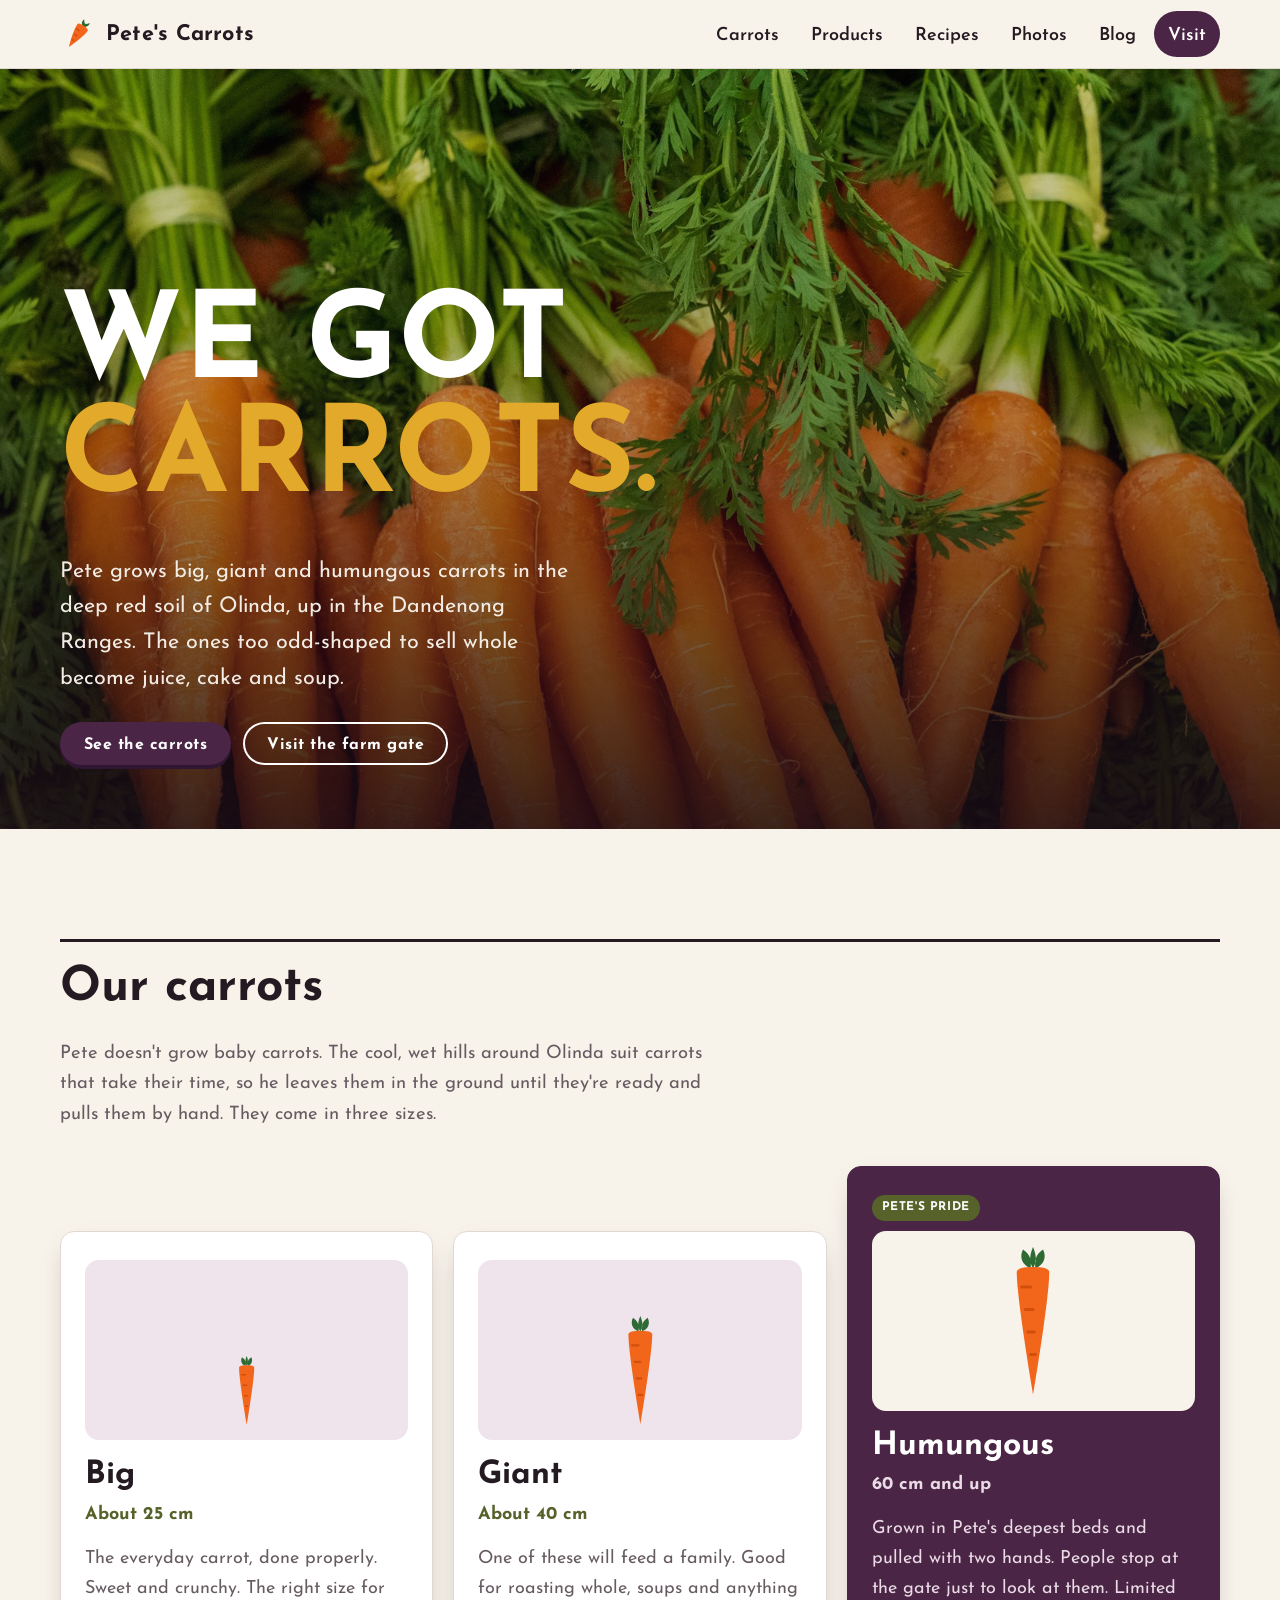
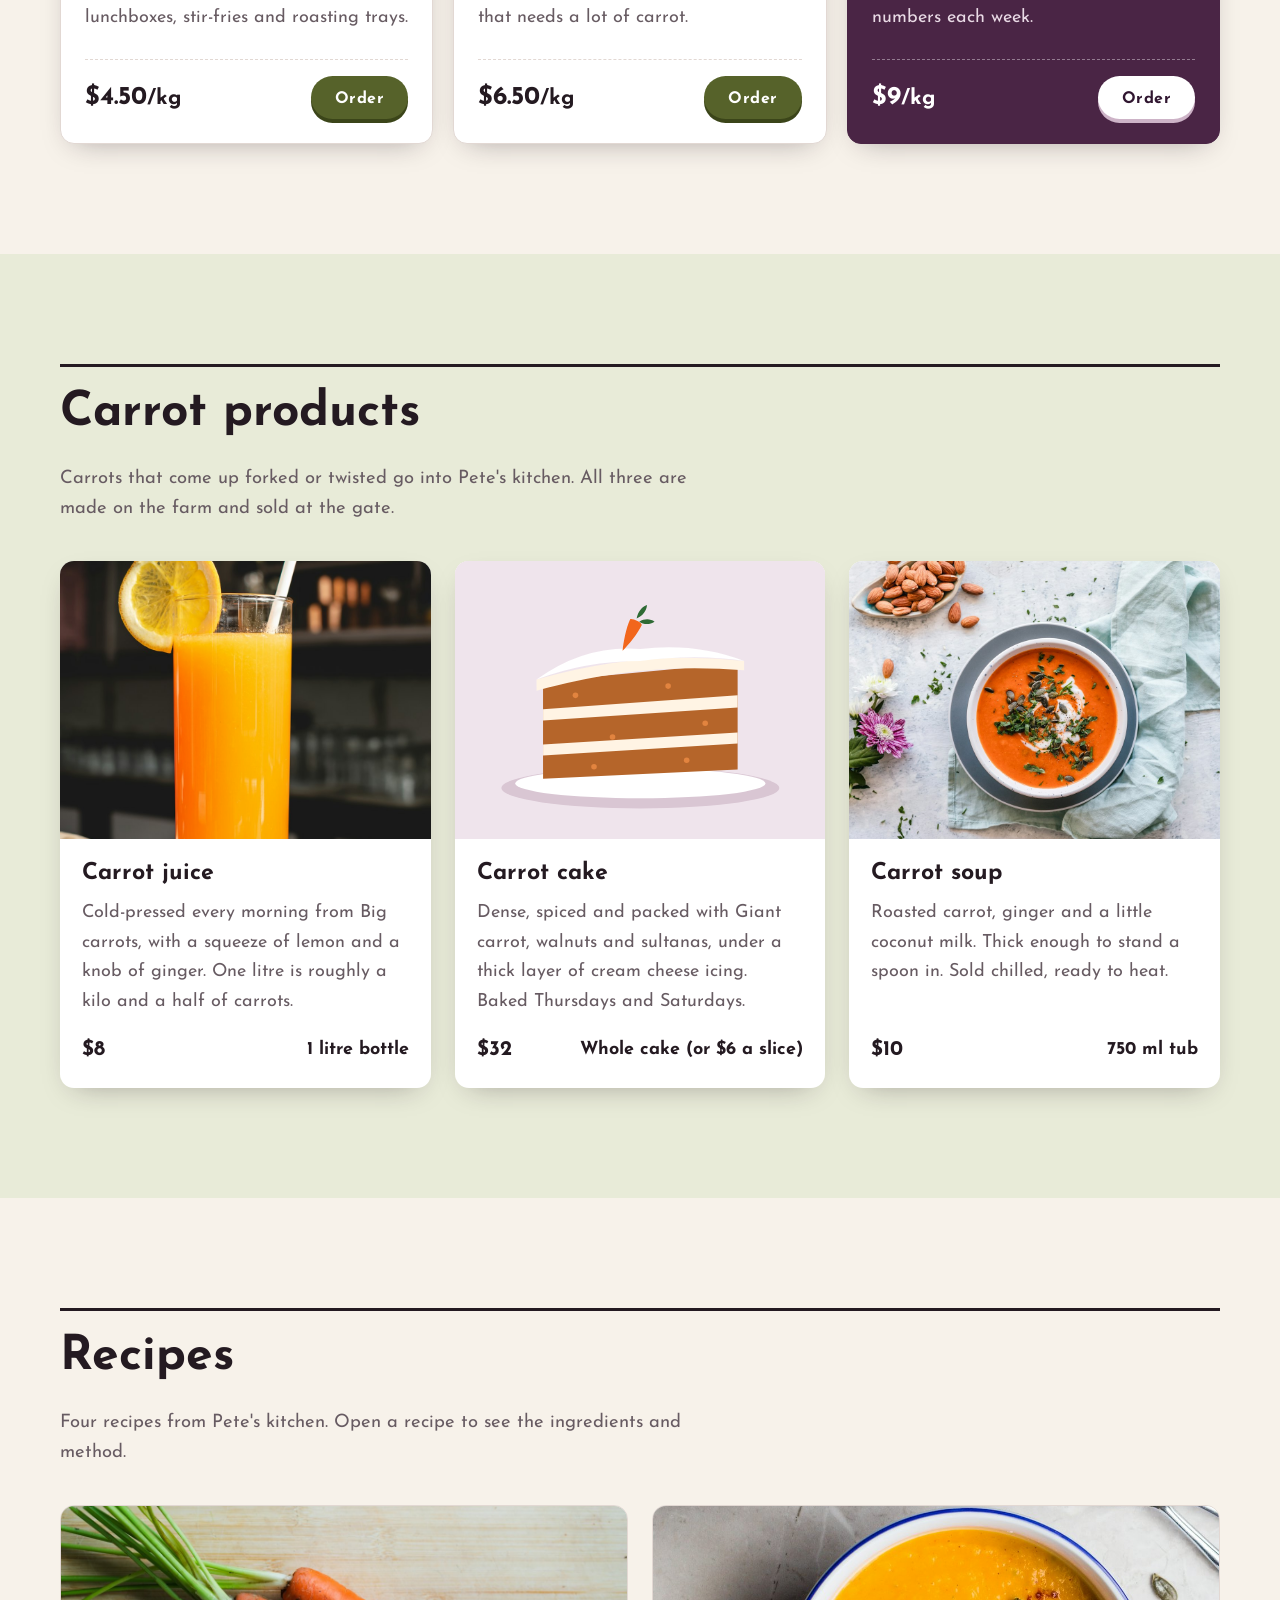
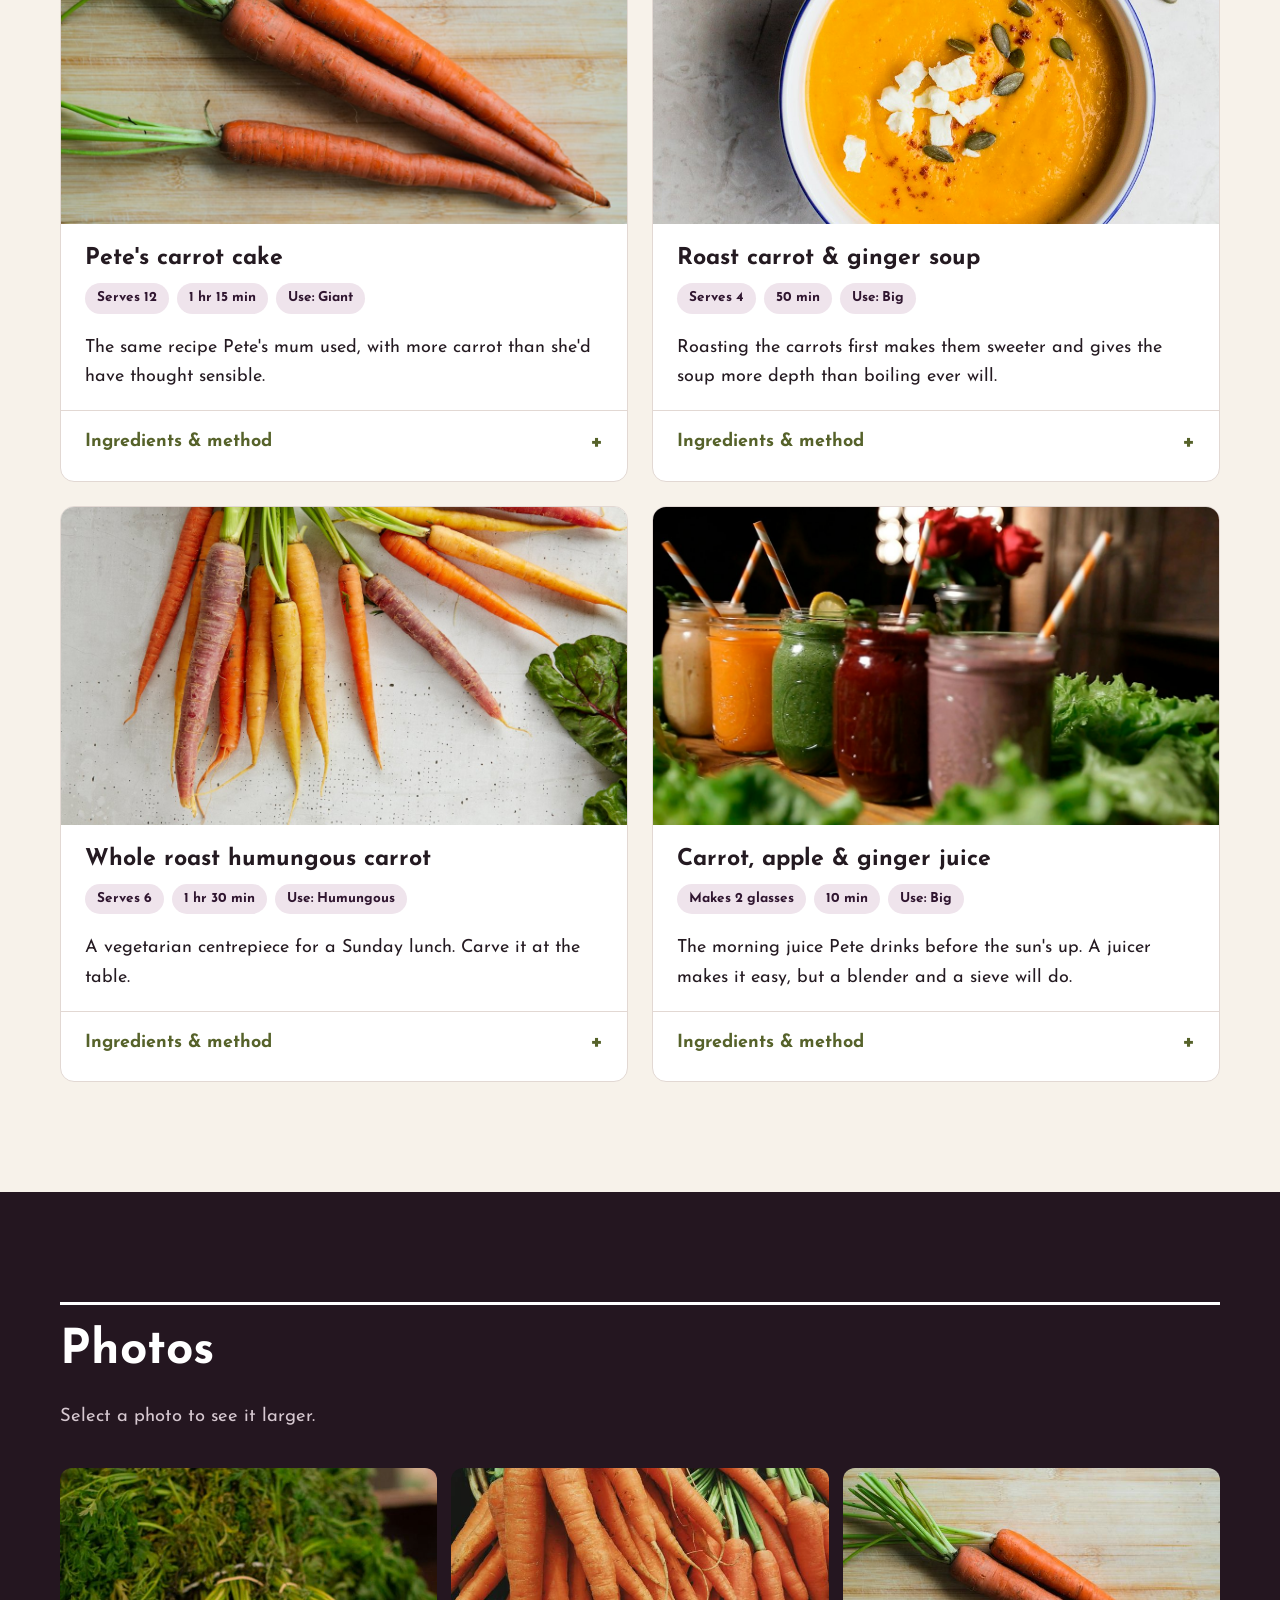
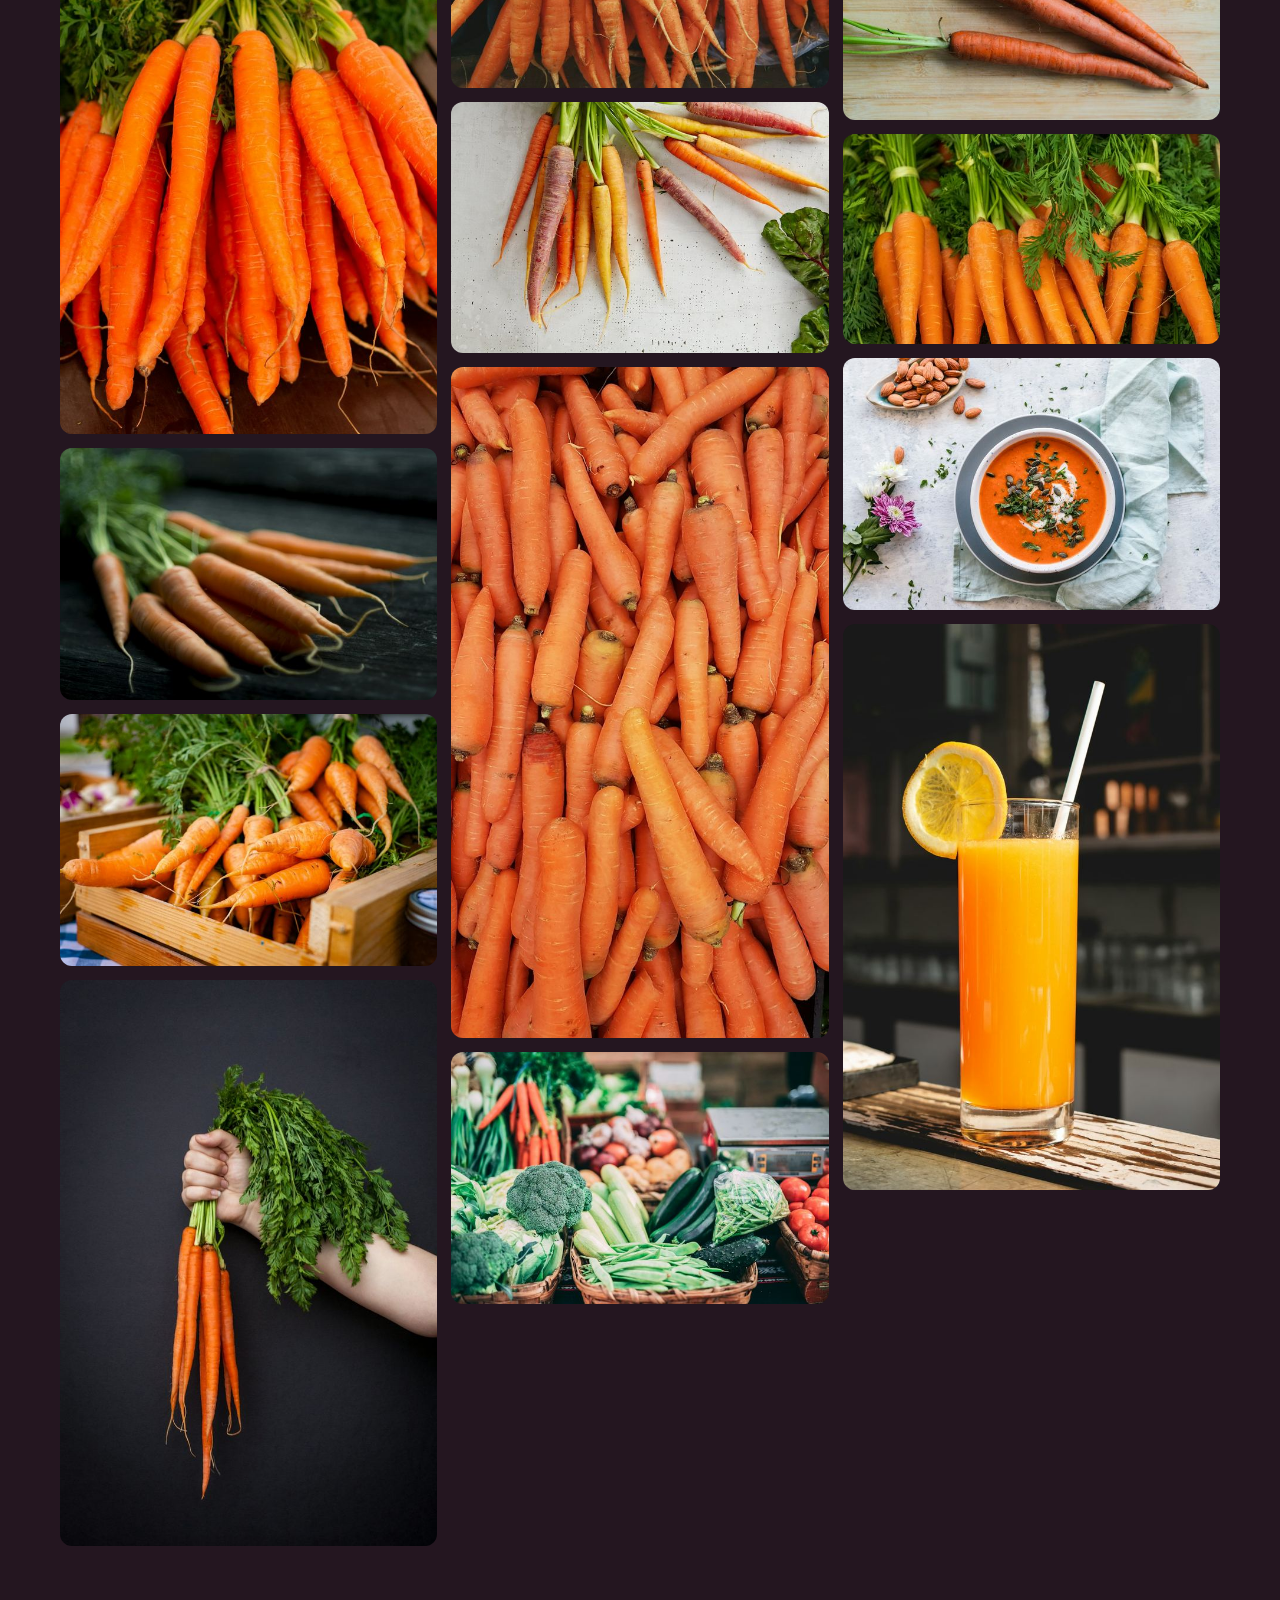
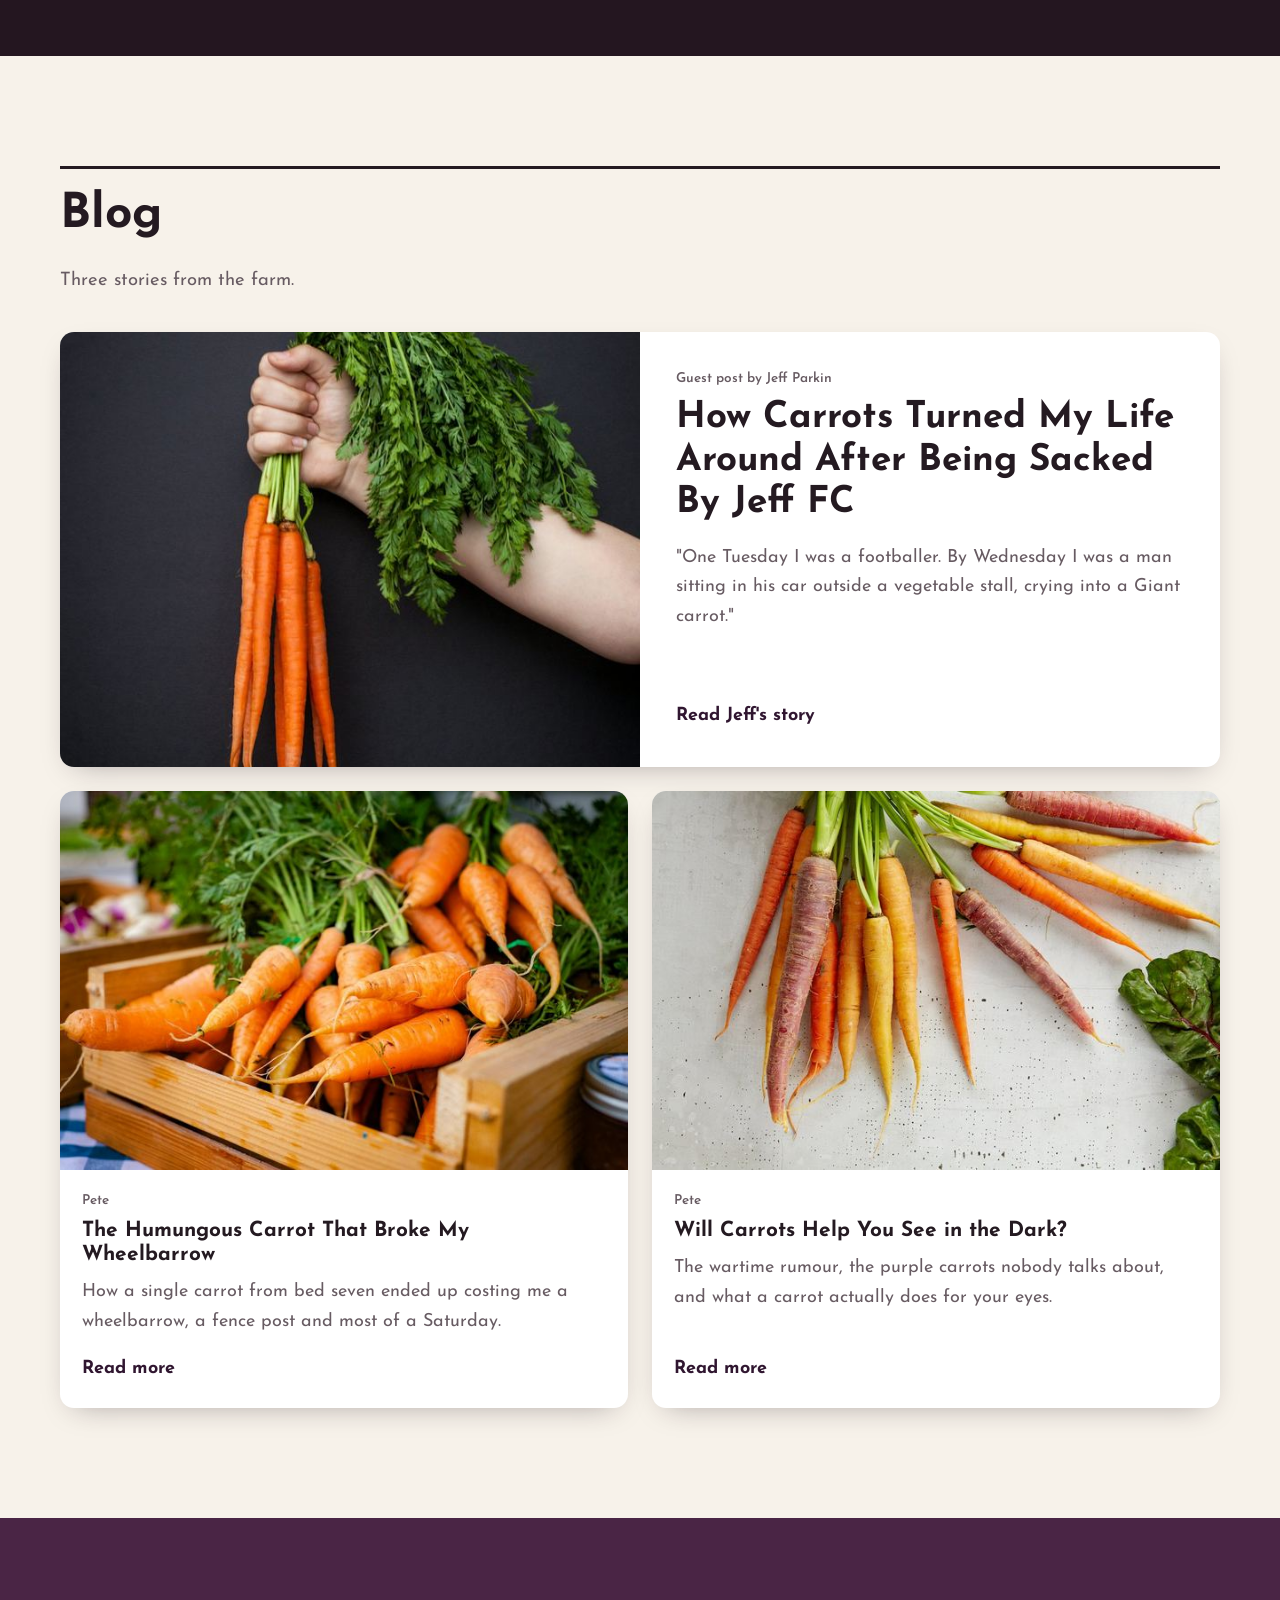
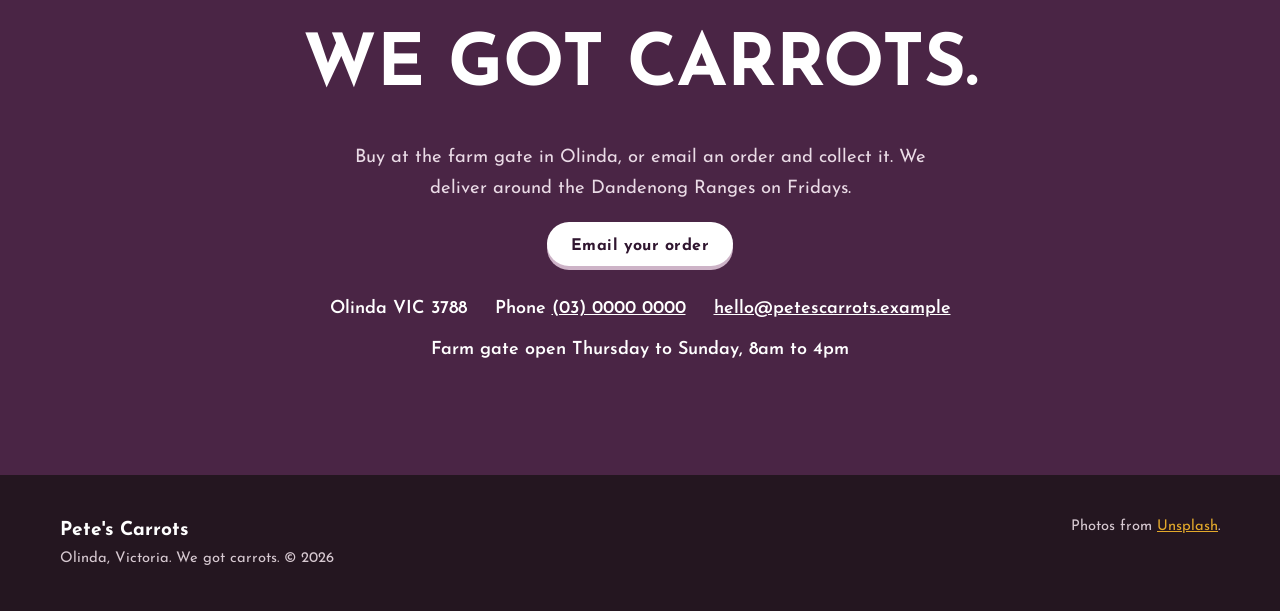
==== commit 33747013: "Carrots site: new colours, Josefin Sans, Olinda details Aubergine, olive and saffron palette; Josefi" ====
--- a/carrots/index.html
+++ b/carrots/index.html
@@ -1,11 +1,11 @@
 <!doctype html>
-<html lang="en">
+<html lang="en-AU">
 <head>
   <meta charset="utf-8">
   <meta name="viewport" content="width=device-width, initial-scale=1">
-  <title>Pete's Carrots | We got carrots.</title>
-  <meta name="description" content="Pete's Carrots grows big, giant and humungous carrots, and makes carrot juice, carrot cake and carrot soup. We got carrots.">
-  <meta name="theme-color" content="#f2661c">
+  <title>Pete's Carrots | Carrot farm in Olinda</title>
+  <meta name="description" content="Pete's Carrots is a carrot farm in Olinda, in Victoria's Dandenong Ranges. Big, giant and humungous carrots, plus carrot juice, cake and soup. We got carrots.">
+  <meta name="theme-color" content="#4a2545">
   <meta property="og:title" content="Pete's Carrots">
   <meta property="og:description" content="We got carrots.">
   <meta property="og:type" content="website">
@@ -13,7 +13,7 @@
   <link rel="icon" href="favicon.svg" type="image/svg+xml">
   <link rel="preconnect" href="https://fonts.googleapis.com">
   <link rel="preconnect" href="https://fonts.gstatic.com" crossorigin>
-  <link href="https://fonts.googleapis.com/css2?family=Bricolage+Grotesque:opsz,wght@12..96,600;12..96,700;12..96,800&family=Figtree:wght@400;600;700&display=swap" rel="stylesheet">
+  <link href="https://fonts.googleapis.com/css2?family=Josefin+Sans:wght@400;600;700&display=swap" rel="stylesheet">
   <link rel="stylesheet" href="styles.css">
 </head>
 <body>
@@ -44,7 +44,7 @@
         <a href="#recipes">Recipes</a>
         <a href="#gallery">Photos</a>
         <a href="#blog">Blog</a>
-        <a href="#order" class="nav-cta">Order</a>
+        <a href="#visit" class="nav-cta">Visit</a>
       </nav>
     </div>
   </header>
@@ -52,54 +52,45 @@
   <main id="main">
     <section class="hero" id="top" style="padding:0">
       <img width="1800" height="1000" class="bg" src="images/hero.jpg" alt="Bunches of freshly pulled carrots with their green tops on">
-      <div class="badge" aria-hidden="true"><div>Up to<br>60&nbsp;cm<small>of carrot</small></div></div>
       <div class="wrap hero-inner">
         <h1>We got <span>carrots.</span></h1>
-        <p>Pete grows them big, giant and humungous, then turns the rest into juice, cake and soup.</p>
+        <p>Pete grows big, giant and humungous carrots in the deep red soil of Olinda, up in the Dandenong Ranges. The ones too odd-shaped to sell whole become juice, cake and soup.</p>
         <div class="actions">
           <a class="btn" href="#carrots">See the carrots</a>
-          <a class="btn ghost" href="#recipes">Get cooking</a>
-        </div>
-      </div>
-    </section>
-
-    <div class="ticker" aria-hidden="true">
-      <div class="ticker-track">
-        <span>Big carrots</span><span>Giant carrots</span><span>Humungous carrots</span><span>Carrot juice</span><span>Carrot cake</span><span>Carrot soup</span><span>We got carrots</span>
-        <span>Big carrots</span><span>Giant carrots</span><span>Humungous carrots</span><span>Carrot juice</span><span>Carrot cake</span><span>Carrot soup</span><span>We got carrots</span>
-      </div>
-    </div>
+          <a class="btn ghost" href="#visit">Visit the farm gate</a>
+        </div>
+      </div>
+    </section>
 
     <!-- Carrot sizes -->
     <section id="carrots">
       <div class="wrap">
         <div class="section-head">
-          <span class="eyebrow">The carrots</span>
-          <h2>Three sizes. None of them small.</h2>
-          <p class="lede">Pete doesn't grow baby carrots. He lets them stay in the ground until they're good and ready, then pulls them out by hand. Pick the size that suits your kitchen, or your ambition.</p>
+          <h2>Our carrots</h2>
+          <p class="lede">Pete doesn't grow baby carrots. The cool, wet hills around Olinda suit carrots that take their time, so he leaves them in the ground until they're ready and pulls them by hand. They come in three sizes.</p>
         </div>
         <div class="sizes">
           <article class="size-card">
             <div class="carrot-icon" style="--h:70px"><svg viewBox="0 0 40 120" role="img" aria-label="Big carrot"><use href="#carrot"/></svg></div>
             <h3>Big</h3>
             <div class="len">About 25 cm</div>
-            <p>The everyday carrot, done properly. Sweet, crunchy and the right size for a lunchbox, a stir-fry or a horse.</p>
-            <div class="price"><strong>$4<small>/kg</small></strong><a class="btn green" href="#order">Order</a></div>
+            <p>The everyday carrot, done properly. Sweet and crunchy. The right size for lunchboxes, stir-fries and roasting trays.</p>
+            <div class="price"><strong>$4.50<small>/kg</small></strong><a class="btn green" href="#visit">Order</a></div>
           </article>
           <article class="size-card">
             <div class="carrot-icon" style="--h:110px"><svg viewBox="0 0 40 120" role="img" aria-label="Giant carrot"><use href="#carrot"/></svg></div>
             <h3>Giant</h3>
             <div class="len">About 40 cm</div>
-            <p>One of these feeds a family. Roast it whole, slice it into coins the size of coasters, or just carry it around and see what happens.</p>
-            <div class="price"><strong>$6<small>/kg</small></strong><a class="btn green" href="#order">Order</a></div>
+            <p>One of these will feed a family. Good for roasting whole, soups and anything that needs a lot of carrot.</p>
+            <div class="price"><strong>$6.50<small>/kg</small></strong><a class="btn green" href="#visit">Order</a></div>
           </article>
           <article class="size-card big-one">
             <span class="tag">Pete's pride</span>
             <div class="carrot-icon" style="--h:150px"><svg viewBox="0 0 40 120" role="img" aria-label="Humungous carrot"><use href="#carrot"/></svg></div>
             <h3>Humungous</h3>
             <div class="len">60 cm and up</div>
-            <p>The ones people stop the car for. Grown in Pete's deepest beds, pulled with two hands and a bit of swearing. Limited each week.</p>
-            <div class="price"><strong>$9<small>/kg</small></strong><a class="btn" href="#order">Order</a></div>
+            <p>Grown in Pete's deepest beds and pulled with two hands. People stop at the gate just to look at them. Limited numbers each week.</p>
+            <div class="price"><strong>$9<small>/kg</small></strong><a class="btn" href="#visit">Order</a></div>
           </article>
         </div>
       </div>
@@ -109,9 +100,8 @@
     <section id="products" class="products-section">
       <div class="wrap">
         <div class="section-head">
-          <span class="eyebrow">Carrot products</span>
-          <h2>Carrots you can drink, slice and spoon.</h2>
-          <p class="lede">The carrots that are too wonky to sell whole go into Pete's kitchen. Nothing gets wasted.</p>
+          <h2>Carrot products</h2>
+          <p class="lede">Carrots that come up forked or twisted go into Pete's kitchen. All three are made on the farm and sold at the gate.</p>
         </div>
         <div class="products">
           <article class="product">
@@ -125,8 +115,8 @@
           <article class="product">
             <div class="img">
               <svg viewBox="0 0 400 300" role="img" aria-label="Illustration of a slice of carrot cake with cream cheese icing">
-                <rect width="400" height="300" fill="#ffe2cc"/>
-                <ellipse cx="200" cy="245" rx="150" ry="22" fill="#f2c5a6"/>
+                <rect width="400" height="300" fill="#efe4ec"/>
+                <ellipse cx="200" cy="245" rx="150" ry="22" fill="#d9c6d3"/>
                 <ellipse cx="200" cy="240" rx="135" ry="16" fill="#fff"/>
                 <path d="M95 130 L305 110 L305 225 L95 235 Z" fill="#b5652a"/>
                 <path d="M95 160 L305 145 L305 158 L95 172 Z" fill="#fff4e4"/>
@@ -159,9 +149,8 @@
     <section id="recipes">
       <div class="wrap">
         <div class="section-head">
-          <span class="eyebrow">Carrot recipes</span>
-          <h2>What to do with all these carrots.</h2>
-          <p class="lede">Four recipes from Pete's kitchen. Tap a recipe to see the ingredients and method.</p>
+          <h2>Recipes</h2>
+          <p class="lede">Four recipes from Pete's kitchen. Open a recipe to see the ingredients and method.</p>
         </div>
         <div class="recipes">
 
@@ -247,7 +236,7 @@
             <div class="body">
               <h3>Whole roast humungous carrot</h3>
               <ul class="facts"><li>Serves 6</li><li>1 hr 30 min</li><li>Use: Humungous</li></ul>
-              <p>A centrepiece for people who don't eat meat, or people who want to see the look on their guests' faces.</p>
+              <p>A vegetarian centrepiece for a Sunday lunch. Carve it at the table.</p>
               <details>
                 <summary>Ingredients &amp; method</summary>
                 <div class="cols">
@@ -319,9 +308,8 @@
     <section id="gallery" class="gallery-section">
       <div class="wrap">
         <div class="section-head">
-          <span class="eyebrow">Photos</span>
-          <h2>Look at all these carrots.</h2>
-          <p class="lede">Tap any photo to see it bigger.</p>
+          <h2>Photos</h2>
+          <p class="lede">Select a photo to see it larger.</p>
         </div>
         <div class="gallery">
           <button type="button" data-full="images/bunch-tall.jpg"><img width="640" height="960" src="images/thumbs/bunch-tall.jpg" alt="A tall bunch of carrots tied together with the leafy tops on" loading="lazy"></button>
@@ -349,18 +337,17 @@
     <section id="blog">
       <div class="wrap">
         <div class="section-head">
-          <span class="eyebrow">The carrot blog</span>
-          <h2>Top three carrot stories.</h2>
-          <p class="lede">True tales from the farm gate, the kitchen, and one bloke who used to play football.</p>
+          <h2>Blog</h2>
+          <p class="lede">Three stories from the farm.</p>
         </div>
         <div class="posts">
           <a class="post-card featured" href="blog/jeff-parkin.html">
             <img width="640" height="960" src="images/thumbs/held.jpg" alt="A hand holding up a bunch of carrots" loading="lazy">
             <div class="body">
-              <div class="by">Guest post · Jeff Parkin</div>
+              <div class="by">Guest post by Jeff Parkin</div>
               <h3>How Carrots Turned My Life Around After Being Sacked By Jeff FC</h3>
               <p>"One Tuesday I was a footballer. By Wednesday I was a man sitting in his car outside a vegetable stall, crying into a Giant carrot."</p>
-              <span class="more">Read Jeff's story →</span>
+              <span class="more">Read Jeff's story</span>
             </div>
           </a>
           <a class="post-card" href="blog/wheelbarrow.html">
@@ -369,7 +356,7 @@
               <div class="by">Pete</div>
               <h3>The Humungous Carrot That Broke My Wheelbarrow</h3>
               <p>How a single carrot from bed seven ended up costing me a wheelbarrow, a fence post and most of a Saturday.</p>
-              <span class="more">Read more →</span>
+              <span class="more">Read more</span>
             </div>
           </a>
           <a class="post-card" href="blog/see-in-the-dark.html">
@@ -378,7 +365,7 @@
               <div class="by">Pete</div>
               <h3>Will Carrots Help You See in the Dark?</h3>
               <p>The wartime rumour, the purple carrots nobody talks about, and what a carrot actually does for your eyes.</p>
-              <span class="more">Read more →</span>
+              <span class="more">Read more</span>
             </div>
           </a>
         </div>
@@ -386,15 +373,16 @@
     </section>
 
     <!-- Order -->
-    <section id="order" class="order">
+    <section id="visit" class="order">
       <div class="narrow">
         <h2>We got carrots.</h2>
-        <p>Order by the kilo, the box or the trailer-load. Pick up from the farm gate or ask about delivery.</p>
+        <p>Buy at the farm gate in Olinda, or email an order and collect it. We deliver around the Dandenong Ranges on Fridays.</p>
         <a class="btn" href="mailto:hello@petescarrots.example?subject=Carrot%20order">Email your order</a>
         <ul class="contact-list">
-          <li>📞 <a href="tel:+0000000000">000 000 000</a></li>
-          <li>✉️ <a href="mailto:hello@petescarrots.example">hello@petescarrots.example</a></li>
-          <li>🕖 Farm gate open Thu–Sun, 7am–4pm</li>
+          <li>Olinda VIC 3788</li>
+          <li>Phone <a href="tel:+61300000000">(03) 0000 0000</a></li>
+          <li><a href="mailto:hello@petescarrots.example">hello@petescarrots.example</a></li>
+          <li>Farm gate open Thursday to Sunday, 8am to 4pm</li>
         </ul>
       </div>
     </section>
@@ -402,7 +390,7 @@
 
   <footer class="site-footer">
     <div class="wrap">
-      <div><strong>Pete's Carrots</strong><br>We got carrots. © <span data-year>2026</span></div>
+      <div><strong>Pete's Carrots</strong><br>Olinda, Victoria. We got carrots. &copy; <span data-year>2026</span></div>
       <div>Photos from <a href="https://unsplash.com/">Unsplash</a>.</div>
     </div>
   </footer>
--- a/carrots/styles.css
+++ b/carrots/styles.css
@@ -1,21 +1,22 @@
 /* Pete's Carrots */
 :root {
-  --orange: #f2661c;
-  --orange-deep: #d24f0b;
-  --orange-soft: #ffe2cc;
-  --leaf: #2e6a34;
-  --leaf-deep: #1d4722;
-  --leaf-soft: #dcefd7;
-  --soil: #33200f;
-  --cream: #fff7ec;
+  /* Aubergine, olive and saffron, after the old purple and yellow carrots */
+  --plum: #4a2545;
+  --plum-deep: #301630;
+  --plum-soft: #efe4ec;
+  --olive: #56622a;
+  --olive-deep: #3b4519;
+  --olive-soft: #e8ebd8;
+  --saffron: #e3a92b;
+  --dark: #241620;
+  --cream: #f7f2ea;
   --paper: #ffffff;
-  --ink: #2a1b0e;
-  --muted: #6d5a49;
-  --line: #ecdcc6;
-  --radius: 18px;
-  --shadow: 0 10px 30px -12px rgba(51, 32, 15, .35);
-  --display: "Bricolage Grotesque", "Arial Black", system-ui, sans-serif;
-  --body: "Figtree", system-ui, -apple-system, "Segoe UI", sans-serif;
+  --ink: #241a21;
+  --muted: #675b62;
+  --line: #e2d8d3;
+  --radius: 14px;
+  --shadow: 0 10px 28px -14px rgba(36, 22, 32, .4);
+  --font: "Josefin Sans", "Century Gothic", system-ui, sans-serif;
 }
 
 *, *::before, *::after { box-sizing: border-box; }
@@ -25,58 +26,53 @@
   margin: 0;
   background: var(--cream);
   color: var(--ink);
-  font: 17px/1.6 var(--body);
+  font: 18px/1.65 var(--font);
   -webkit-font-smoothing: antialiased;
 }
 img { max-width: 100%; height: auto; display: block; }
-a { color: var(--orange-deep); }
-h1, h2, h3, h4 { font-family: var(--display); line-height: 1.05; margin: 0 0 .5em; letter-spacing: -.02em; }
-h2 { font-size: clamp(2rem, 5vw, 3.4rem); font-weight: 800; }
+a { color: var(--plum-deep); }
+h1, h2, h3, h4 { font-family: var(--font); font-weight: 700; line-height: 1.1; margin: 0 0 .5em; letter-spacing: 0; }
+h2 { font-size: clamp(2rem, 4.5vw, 3rem); }
 h3 { font-size: 1.45rem; font-weight: 700; }
 p { margin: 0 0 1em; }
 
 .wrap { width: min(1160px, 100% - 32px); margin-inline: auto; }
 .narrow { width: min(720px, 100% - 32px); margin-inline: auto; }
 .sr-only { position: absolute; width: 1px; height: 1px; overflow: hidden; clip: rect(0 0 0 0); white-space: nowrap; }
-.skip { position: absolute; left: -999px; top: 8px; background: var(--leaf); color: #fff; padding: 8px 14px; border-radius: 8px; z-index: 100; }
+.skip { position: absolute; left: -999px; top: 8px; background: var(--olive); color: #fff; padding: 8px 14px; border-radius: 8px; z-index: 100; }
 .skip:focus { left: 8px; }
 
-.eyebrow {
-  display: inline-block;
-  font-weight: 700; font-size: .8rem; letter-spacing: .14em; text-transform: uppercase;
-  color: var(--leaf); margin-bottom: .8rem;
-}
 .lede { font-size: 1.15rem; color: var(--muted); max-width: 60ch; }
 
 .btn {
   display: inline-flex; align-items: center; gap: .5em;
-  background: var(--orange); color: #fff; text-decoration: none;
-  font-weight: 700; padding: .85em 1.4em; border-radius: 999px; border: 0;
-  font: 700 1rem var(--body); cursor: pointer;
-  box-shadow: 0 4px 0 var(--orange-deep);
+  background: var(--plum); color: #fff; text-decoration: none;
+  padding: .95em 1.5em .75em; border-radius: 999px; border: 0;
+  font: 700 1rem var(--font); letter-spacing: .03em; cursor: pointer;
+  box-shadow: 0 4px 0 var(--plum-deep);
   transition: transform .12s, box-shadow .12s;
 }
-.btn:hover { transform: translateY(-2px); box-shadow: 0 6px 0 var(--orange-deep); }
-.btn:active { transform: translateY(2px); box-shadow: 0 2px 0 var(--orange-deep); }
+.btn:hover { transform: translateY(-2px); box-shadow: 0 6px 0 var(--plum-deep); }
+.btn:active { transform: translateY(2px); box-shadow: 0 2px 0 var(--plum-deep); }
 .btn.ghost { background: transparent; color: #fff; box-shadow: inset 0 0 0 2px #fff; }
 .btn.ghost:hover { background: rgba(255,255,255,.12); }
-.btn.green { background: var(--leaf); box-shadow: 0 4px 0 var(--leaf-deep); }
+.btn.green { background: var(--olive); box-shadow: 0 4px 0 var(--olive-deep); }
 
 /* Header */
 .site-header {
   position: sticky; top: 0; z-index: 50;
-  background: rgba(255, 247, 236, .92);
+  background: rgba(247, 242, 234, .94);
   backdrop-filter: blur(10px);
   border-bottom: 1px solid var(--line);
 }
 .header-inner { display: flex; align-items: center; justify-content: space-between; gap: 16px; height: 68px; }
-.brand { display: flex; align-items: center; gap: 10px; text-decoration: none; color: var(--ink); font: 800 1.35rem var(--display); letter-spacing: -.02em; }
+.brand { display: flex; align-items: center; gap: 10px; text-decoration: none; color: var(--ink); font: 700 1.35rem var(--font); letter-spacing: .01em; }
 .brand img { width: 36px; height: 36px; }
 .site-nav { display: flex; gap: 4px; align-items: center; }
-.site-nav a { text-decoration: none; color: var(--ink); font-weight: 600; padding: 8px 12px; border-radius: 999px; }
-.site-nav a:hover { background: var(--orange-soft); }
-.site-nav .nav-cta { background: var(--orange); color: #fff; }
-.site-nav .nav-cta:hover { background: var(--orange-deep); }
+.site-nav a { text-decoration: none; color: var(--ink); font-weight: 600; padding: 10px 14px 6px; border-radius: 999px; }
+.site-nav a:hover { background: var(--plum-soft); }
+.site-nav .nav-cta { background: var(--plum); color: #fff; }
+.site-nav .nav-cta:hover { background: var(--plum-deep); }
 .nav-toggle { display: none; background: none; border: 0; padding: 10px; cursor: pointer; }
 .bars, .bars::before, .bars::after { display: block; width: 24px; height: 2.5px; background: var(--ink); border-radius: 2px; position: relative; transition: transform .2s; }
 .bars::before, .bars::after { content: ""; position: absolute; left: 0; }
@@ -102,41 +98,25 @@
   position: relative; color: #fff; overflow: hidden;
   min-height: min(88vh, 760px);
   display: grid; align-items: end;
-  background: var(--soil);
+  background: var(--dark);
 }
 .hero img.bg { position: absolute; inset: 0; width: 100%; height: 100%; object-fit: cover; }
 .hero::after {
   content: ""; position: absolute; inset: 0;
-  background: linear-gradient(180deg, rgba(20,10,3,.15) 0%, rgba(20,10,3,.25) 40%, rgba(20,10,3,.85) 100%);
+  background: linear-gradient(180deg, rgba(25,12,22,.15) 0%, rgba(25,12,22,.25) 40%, rgba(25,12,22,.85) 100%);
 }
 .hero-inner { position: relative; z-index: 1; padding: 120px 0 64px; }
 .hero h1 {
-  font-size: clamp(3.4rem, 13vw, 9.5rem); font-weight: 800; line-height: .88;
-  letter-spacing: -.045em; margin-bottom: .2em;
-}
-.hero h1 span { color: var(--orange); display: block; }
-.hero p { font-size: clamp(1.1rem, 2.4vw, 1.35rem); max-width: 40ch; margin-bottom: 1.6rem; color: #fbeee0; }
+  font-size: clamp(3rem, 11vw, 7.5rem); font-weight: 700; line-height: .95;
+  text-transform: uppercase; letter-spacing: .01em; margin-bottom: .3em;
+}
+.hero h1 span { color: var(--saffron); display: block; }
+.hero p { font-size: clamp(1.1rem, 2.4vw, 1.35rem); max-width: 40ch; margin-bottom: 1.6rem; color: #f3ece4; }
 .hero .actions { display: flex; flex-wrap: wrap; gap: 12px; }
-.badge {
-  position: absolute; z-index: 2; right: max(16px, 5vw); top: 100px;
-  width: 140px; height: 140px; border-radius: 50%;
-  background: var(--orange); color: #fff;
-  display: grid; place-items: center; text-align: center;
-  font: 800 1.15rem/1 var(--display); transform: rotate(10deg);
-  box-shadow: var(--shadow);
-}
-.badge small { display: block; font: 600 .72rem var(--body); letter-spacing: .1em; text-transform: uppercase; margin-top: 4px; }
-@media (max-width: 600px) { .badge { width: 100px; height: 100px; font-size: .9rem; top: 84px; } }
-
-/* Ticker */
-.ticker { background: var(--leaf); color: #fff; overflow: hidden; white-space: nowrap; padding: 14px 0; font: 800 1.2rem var(--display); }
-.ticker-track { display: inline-flex; gap: 2.5rem; animation: tick 30s linear infinite; padding-left: 2.5rem; }
-.ticker-track span::after { content: "🥕"; margin-left: 2.5rem; }
-@keyframes tick { to { transform: translateX(-50%); } }
-@media (prefers-reduced-motion: reduce) { .ticker-track { animation: none; } }
+
 
 section { padding: clamp(64px, 9vw, 110px) 0; }
-.section-head { margin-bottom: 40px; }
+.section-head { margin-bottom: 36px; border-top: 3px solid currentColor; padding-top: 20px; }
 .section-head.center { text-align: center; }
 .section-head.center .lede { margin-inline: auto; }
 
@@ -147,31 +127,31 @@
   border: 1px solid var(--line); box-shadow: var(--shadow);
   display: flex; flex-direction: column;
 }
-.size-card .carrot-icon { height: 180px; display: flex; align-items: flex-end; justify-content: center; margin-bottom: 18px; padding: 14px; background: var(--orange-soft); border-radius: 14px; }
+.size-card .carrot-icon { height: 180px; display: flex; align-items: flex-end; justify-content: center; margin-bottom: 18px; padding: 14px; background: var(--plum-soft); border-radius: 14px; }
 .size-card .carrot-icon svg { height: var(--h); width: auto; }
 .size-card h3 { font-size: 2rem; margin-bottom: .2em; }
-.size-card .len { font-weight: 700; color: var(--leaf); margin-bottom: .8em; }
+.size-card .len { font-weight: 700; color: var(--olive); margin-bottom: .8em; }
 .size-card p { color: var(--muted); flex: 1; }
 .size-card .price { display: flex; justify-content: space-between; align-items: center; border-top: 1px dashed var(--line); padding-top: 16px; margin-top: 8px; }
-.size-card .price strong { font: 800 1.6rem var(--display); }
-.size-card.big-one { background: var(--orange); color: #fff; border-color: var(--orange); }
-.size-card.big-one p, .size-card.big-one .len { color: #ffe9d8; }
+.size-card .price strong { font: 700 1.6rem var(--font); }
+.size-card.big-one { background: var(--plum); color: #fff; border-color: var(--plum); }
+.size-card.big-one p, .size-card.big-one .len { color: #eadbe6; }
 .size-card.big-one .price { border-color: rgba(255,255,255,.4); }
-.size-card.big-one .carrot-icon { background: #fff7ec; }
-.size-card.big-one .btn { background: #fff; color: var(--orange-deep); box-shadow: 0 4px 0 #f2c5a6; }
-.tag { display: inline-block; background: var(--leaf); color: #fff; font-size: .75rem; font-weight: 700; padding: 3px 10px; border-radius: 999px; letter-spacing: .05em; text-transform: uppercase; margin-bottom: 10px; align-self: flex-start; }
+.size-card.big-one .carrot-icon { background: var(--cream); }
+.size-card.big-one .btn { background: #fff; color: var(--plum-deep); box-shadow: 0 4px 0 #cdb3c7; }
+.tag { display: inline-block; background: var(--olive); color: #fff; font-size: .75rem; font-weight: 700; padding: 3px 10px; border-radius: 999px; letter-spacing: .05em; text-transform: uppercase; margin-bottom: 10px; align-self: flex-start; }
 @media (max-width: 860px) { .sizes { grid-template-columns: 1fr; } }
 
 /* Products */
-.products-section { background: var(--leaf-soft); }
+.products-section { background: var(--olive-soft); }
 .products { display: grid; grid-template-columns: repeat(3, 1fr); gap: 24px; }
 .product { background: var(--paper); border-radius: var(--radius); overflow: hidden; box-shadow: var(--shadow); display: flex; flex-direction: column; }
-.product .img { aspect-ratio: 4 / 3; overflow: hidden; background: var(--orange-soft); }
+.product .img { aspect-ratio: 4 / 3; overflow: hidden; background: var(--plum-soft); }
 .product .img img, .product .img svg { width: 100%; height: 100%; object-fit: cover; }
 .product .body { padding: 22px 22px 24px; display: flex; flex-direction: column; flex: 1; }
 .product .body p { color: var(--muted); flex: 1; }
 .product .meta { display: flex; justify-content: space-between; align-items: center; font-weight: 700; }
-.product .meta span { font: 800 1.3rem var(--display); }
+.product .meta span { font: 700 1.3rem var(--font); }
 @media (max-width: 860px) { .products { grid-template-columns: 1fr; } }
 
 /* Recipes */
@@ -180,9 +160,9 @@
 .recipe > img { aspect-ratio: 16 / 9; object-fit: cover; width: 100%; }
 .recipe .body { padding: 22px 24px 8px; }
 .recipe .facts { display: flex; flex-wrap: wrap; gap: 8px; margin: 0 0 14px; padding: 0; list-style: none; }
-.recipe .facts li { background: var(--orange-soft); color: var(--orange-deep); font-weight: 700; font-size: .85rem; padding: 4px 12px; border-radius: 999px; }
+.recipe .facts li { background: var(--plum-soft); color: var(--plum-deep); font-weight: 700; font-size: .85rem; padding: 4px 12px; border-radius: 999px; }
 .recipe details { border-top: 1px solid var(--line); margin: 0 -24px; padding: 0 24px; }
-.recipe summary { cursor: pointer; font-weight: 700; padding: 16px 0; list-style: none; display: flex; justify-content: space-between; align-items: center; color: var(--leaf); }
+.recipe summary { cursor: pointer; font-weight: 700; padding: 16px 0; list-style: none; display: flex; justify-content: space-between; align-items: center; color: var(--olive); }
 .recipe summary::-webkit-details-marker { display: none; }
 .recipe summary::after { content: "+"; font-size: 1.5rem; line-height: 1; transition: transform .2s; }
 .recipe details[open] summary::after { transform: rotate(45deg); }
@@ -194,9 +174,8 @@
 @media (max-width: 560px) { .recipe .cols { grid-template-columns: 1fr; } }
 
 /* Gallery */
-.gallery-section { background: var(--soil); color: #fff; }
-.gallery-section .eyebrow { color: #f7b78f; }
-.gallery-section .lede { color: #d9c7b5; }
+.gallery-section { background: var(--dark); color: #fff; }
+.gallery-section .lede { color: #d6c8d0; }
 .gallery { columns: 3 280px; column-gap: 14px; }
 .gallery button {
   display: block; width: 100%; margin: 0 0 14px; padding: 0; border: 0; background: none; cursor: zoom-in;
@@ -204,10 +183,10 @@
 }
 .gallery img { width: 100%; height: auto; transition: transform .35s; }
 .gallery button:hover img, .gallery button:focus-visible img { transform: scale(1.04); }
-.gallery button:focus-visible { outline: 3px solid var(--orange); outline-offset: 3px; }
+.gallery button:focus-visible { outline: 3px solid var(--saffron); outline-offset: 3px; }
 
 .lightbox { border: 0; padding: 0; background: transparent; max-width: 95vw; max-height: 92vh; }
-.lightbox::backdrop { background: rgba(15, 8, 2, .9); }
+.lightbox::backdrop { background: rgba(25, 12, 22, .92); }
 .lightbox img { max-width: 95vw; max-height: 84vh; border-radius: 10px; }
 .lightbox p { color: #fff; text-align: center; margin: 10px 0 0; }
 .lightbox .close { position: fixed; top: 14px; right: 16px; background: #fff; border: 0; border-radius: 50%; width: 44px; height: 44px; font-size: 1.6rem; cursor: pointer; line-height: 1; }
@@ -221,7 +200,7 @@
 .post-card .by { font-size: .85rem; color: var(--muted); font-weight: 600; margin-bottom: .5em; }
 .post-card h3 { font-size: 1.3rem; line-height: 1.15; }
 .post-card p { color: var(--muted); flex: 1; }
-.post-card .more { color: var(--orange-deep); font-weight: 700; }
+.post-card .more { color: var(--plum-deep); font-weight: 700; }
 .post-card.featured { grid-column: span 2; flex-direction: row; }
 .post-card.featured img { width: 50%; aspect-ratio: 4 / 3; }
 .post-card.featured .body { padding: 36px; justify-content: center; }
@@ -234,30 +213,30 @@
 }
 
 /* Order / contact */
-.order { background: var(--orange); color: #fff; text-align: center; }
-.order h2 { font-size: clamp(2.6rem, 8vw, 5.5rem); }
-.order p { color: #ffe9d8; max-width: 52ch; margin-inline: auto; font-size: 1.15rem; }
-.order .btn { background: #fff; color: var(--orange-deep); box-shadow: 0 4px 0 #f2c5a6; }
+.order { background: var(--plum); color: #fff; text-align: center; }
+.order h2 { font-size: clamp(2.4rem, 7vw, 4.5rem); text-transform: uppercase; }
+.order p { color: #eadbe6; max-width: 52ch; margin-inline: auto; font-size: 1.15rem; }
+.order .btn { background: #fff; color: var(--plum-deep); box-shadow: 0 4px 0 #cdb3c7; }
 .order .contact-list { display: flex; flex-wrap: wrap; justify-content: center; gap: 12px 28px; list-style: none; padding: 0; margin: 28px 0 0; font-weight: 600; }
 .order .contact-list a { color: #fff; }
 
 /* Footer */
-.site-footer { background: var(--soil); color: #d9c7b5; padding: 40px 0; font-size: .92rem; }
+.site-footer { background: var(--dark); color: #d6c8d0; padding: 40px 0; font-size: .92rem; }
 .site-footer .wrap { display: flex; flex-wrap: wrap; justify-content: space-between; gap: 16px; }
-.site-footer a { color: #f7b78f; }
-.site-footer strong { color: #fff; font-family: var(--display); font-size: 1.2rem; }
+.site-footer a { color: var(--saffron); }
+.site-footer strong { color: #fff; font-family: var(--font); font-size: 1.2rem; }
 
 /* Blog post pages */
-.post-hero { position: relative; color: #fff; background: var(--soil); }
+.post-hero { position: relative; color: #fff; background: var(--dark); }
 .post-hero img { width: 100%; height: min(60vh, 520px); object-fit: cover; opacity: .55; }
 .post-hero .wrap { position: absolute; inset: auto 0 0 0; padding-bottom: 40px; }
-.post-hero h1 { font-size: clamp(2.2rem, 6vw, 4.2rem); font-weight: 800; max-width: 22ch; }
-.post-hero .by { font-weight: 600; color: #ffd9bf; }
+.post-hero h1 { font-size: clamp(2.2rem, 6vw, 4.2rem); font-weight: 700; max-width: 22ch; }
+.post-hero .by { font-weight: 600; color: var(--saffron); }
 .post-body { padding: 56px 0 80px; font-size: 1.12rem; line-height: 1.75; }
 .post-body h2 { font-size: 1.8rem; margin-top: 1.6em; }
-.post-body blockquote { margin: 1.8em 0; padding: 4px 0 4px 24px; border-left: 5px solid var(--orange); font: 700 1.5rem/1.35 var(--display); color: var(--leaf-deep); }
+.post-body blockquote { margin: 1.8em 0; padding: 4px 0 4px 24px; border-left: 5px solid var(--plum); font: 700 1.5rem/1.35 var(--font); color: var(--olive-deep); }
 .post-body figure { margin: 2em 0; }
 .post-body figure img { border-radius: 14px; }
 .post-body figcaption { font-size: .9rem; color: var(--muted); margin-top: 8px; }
 .post-nav { display: flex; justify-content: space-between; flex-wrap: wrap; gap: 12px; border-top: 1px solid var(--line); padding-top: 28px; margin-top: 48px; }
-.disclaimer { background: var(--orange-soft); border-radius: 12px; padding: 14px 18px; font-size: .95rem; color: var(--muted); }
+.disclaimer { background: var(--plum-soft); border-radius: 12px; padding: 14px 18px; font-size: .95rem; color: var(--muted); }
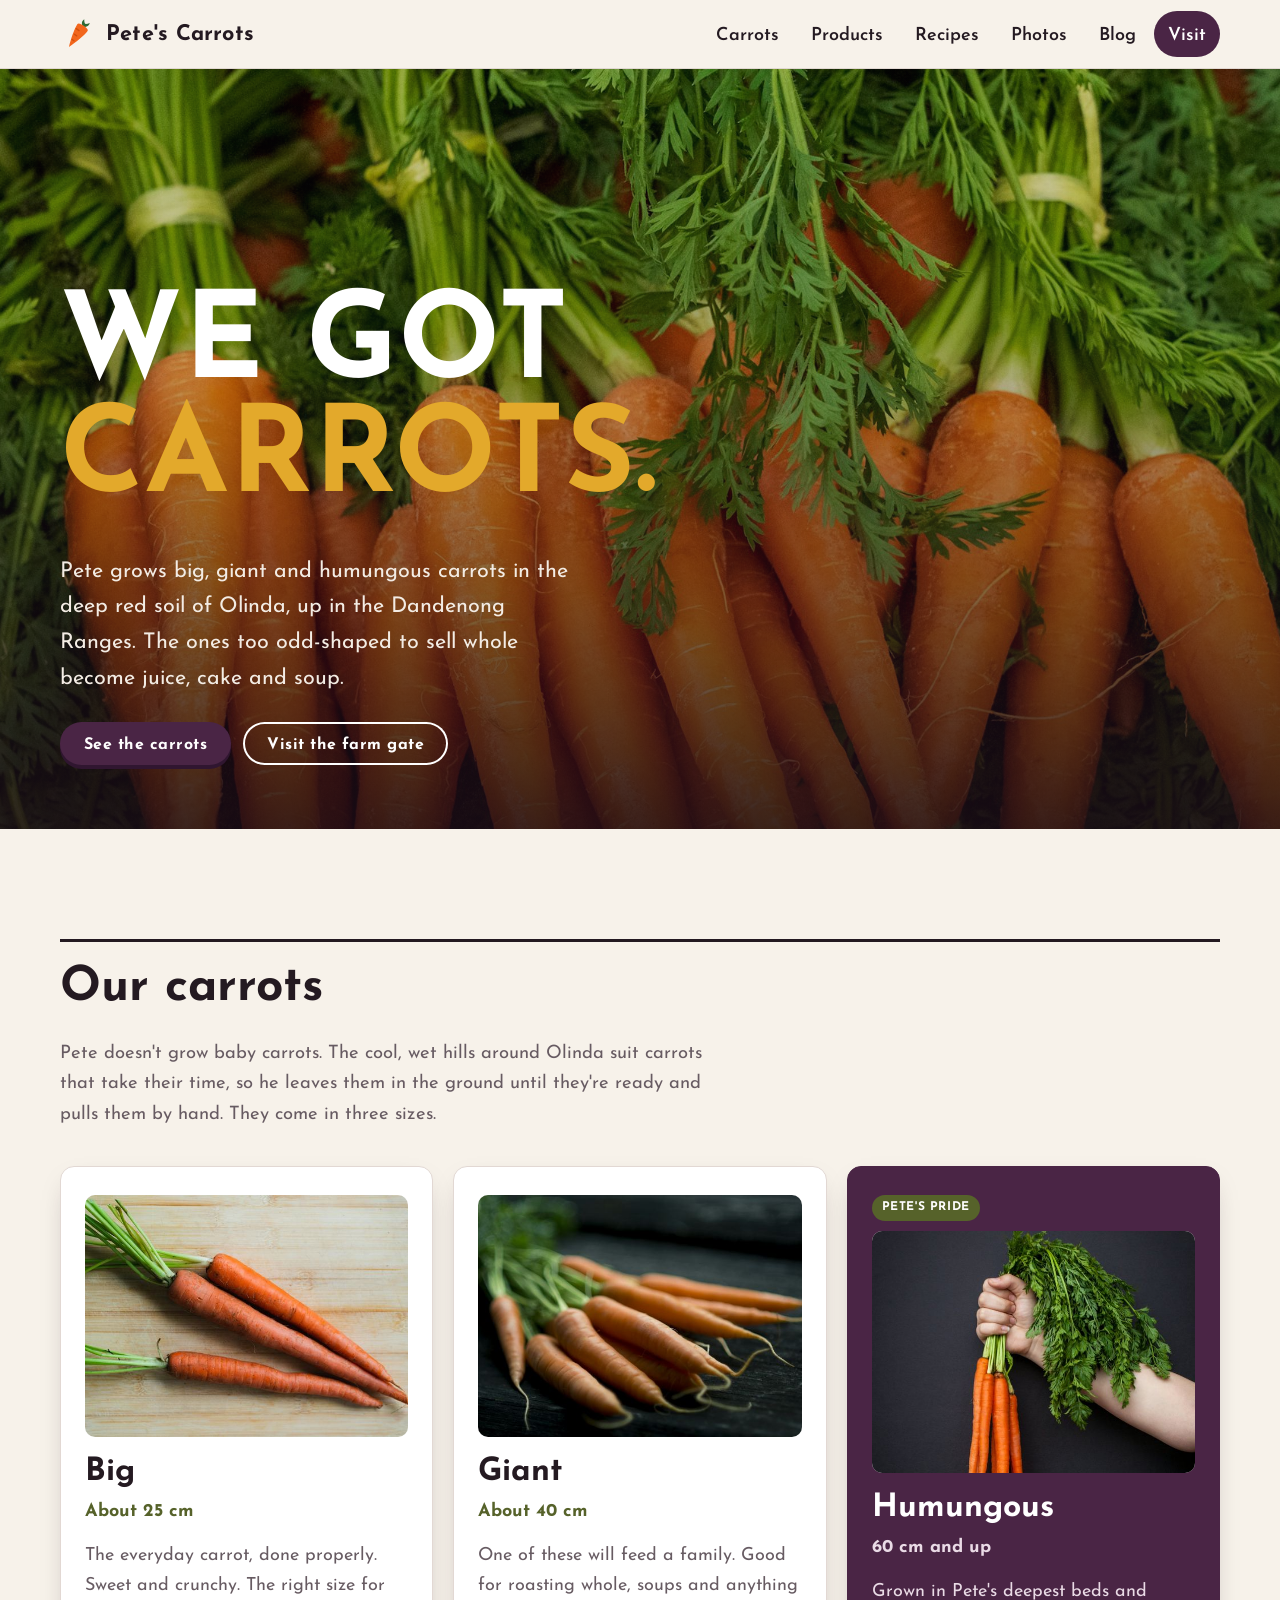
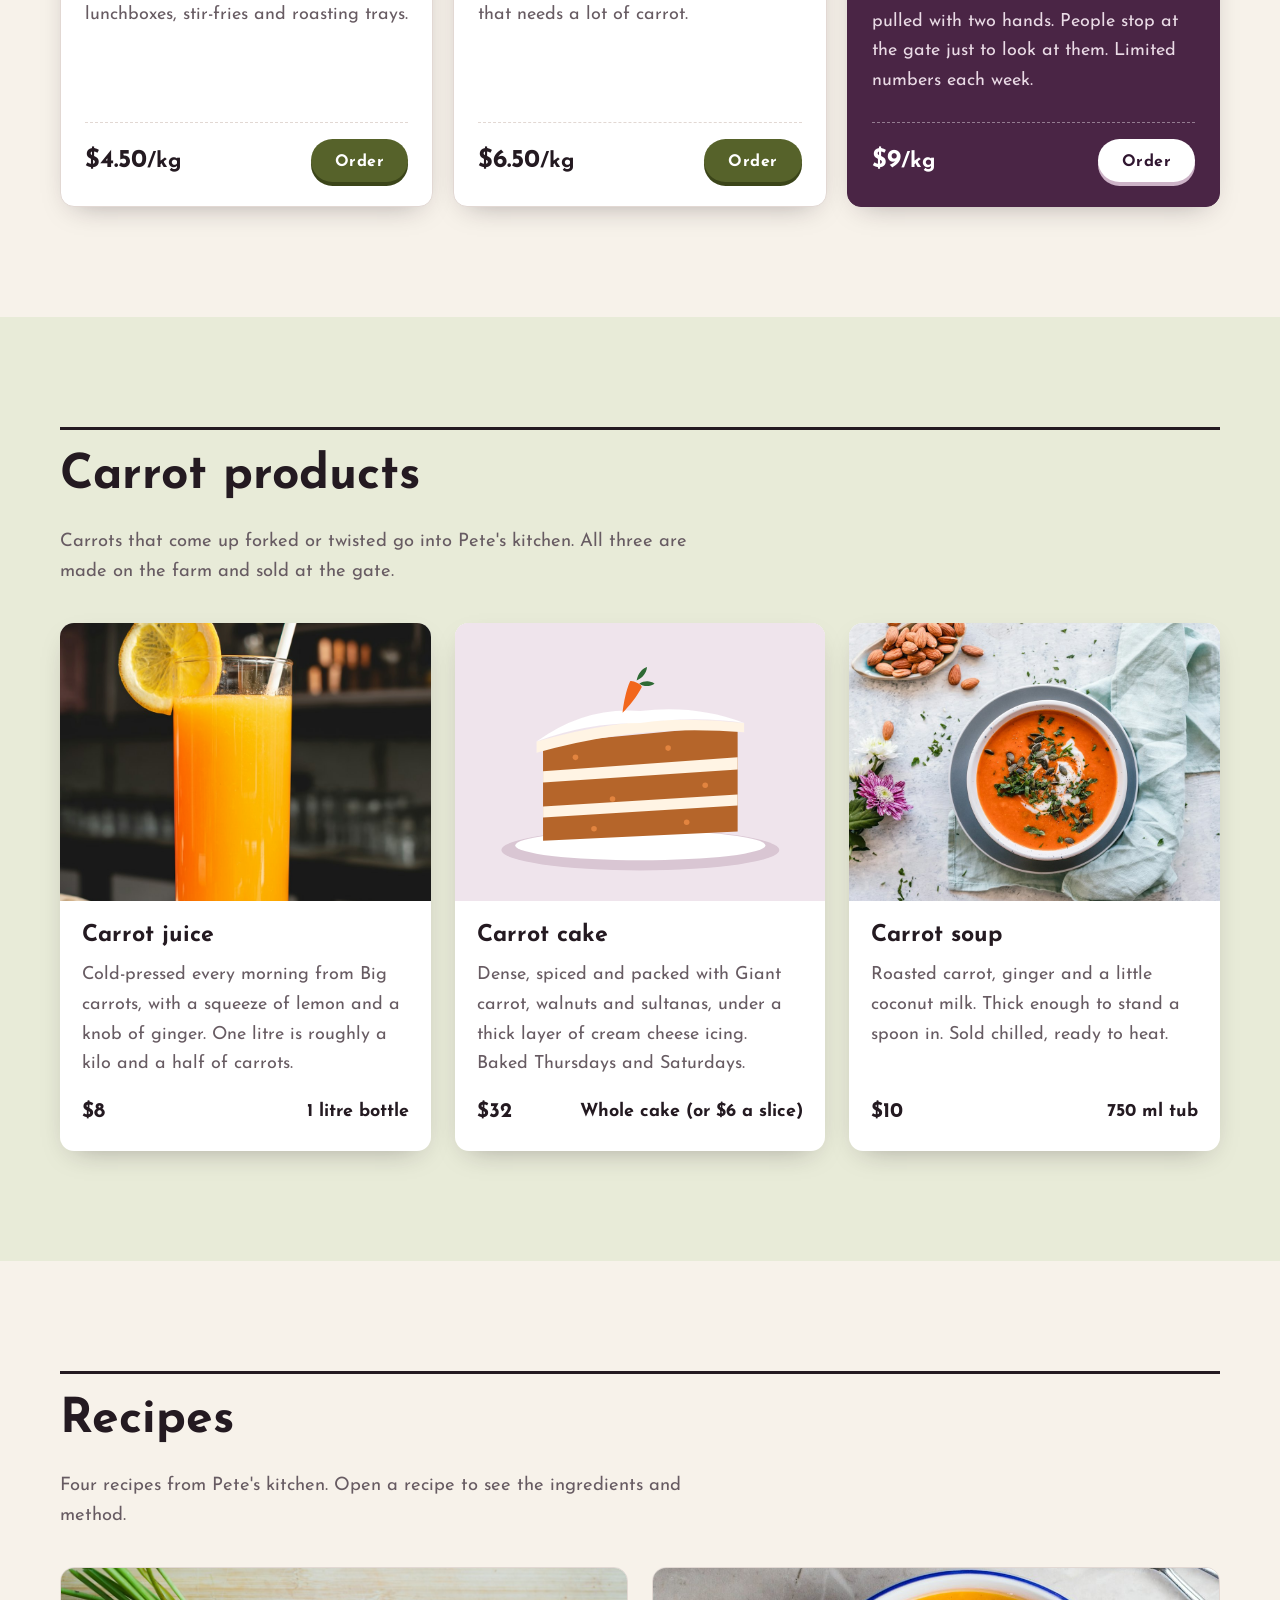
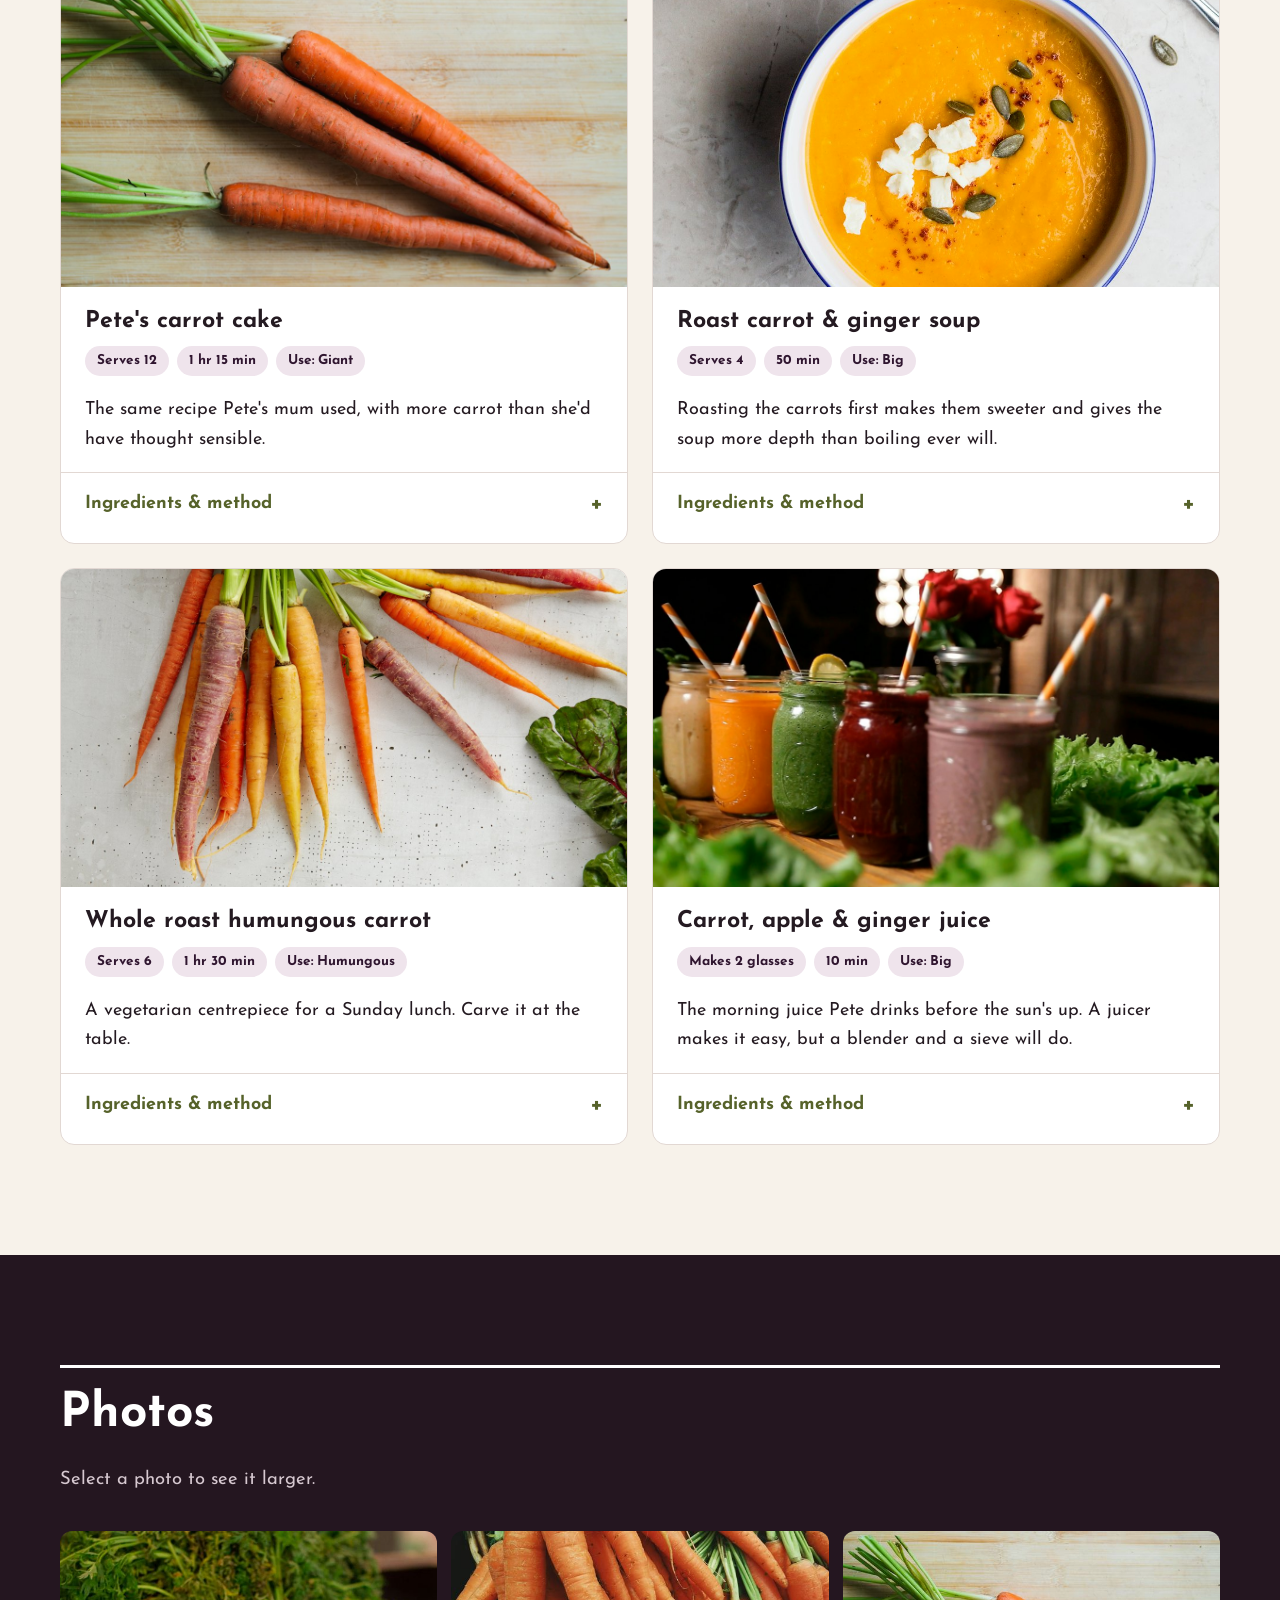
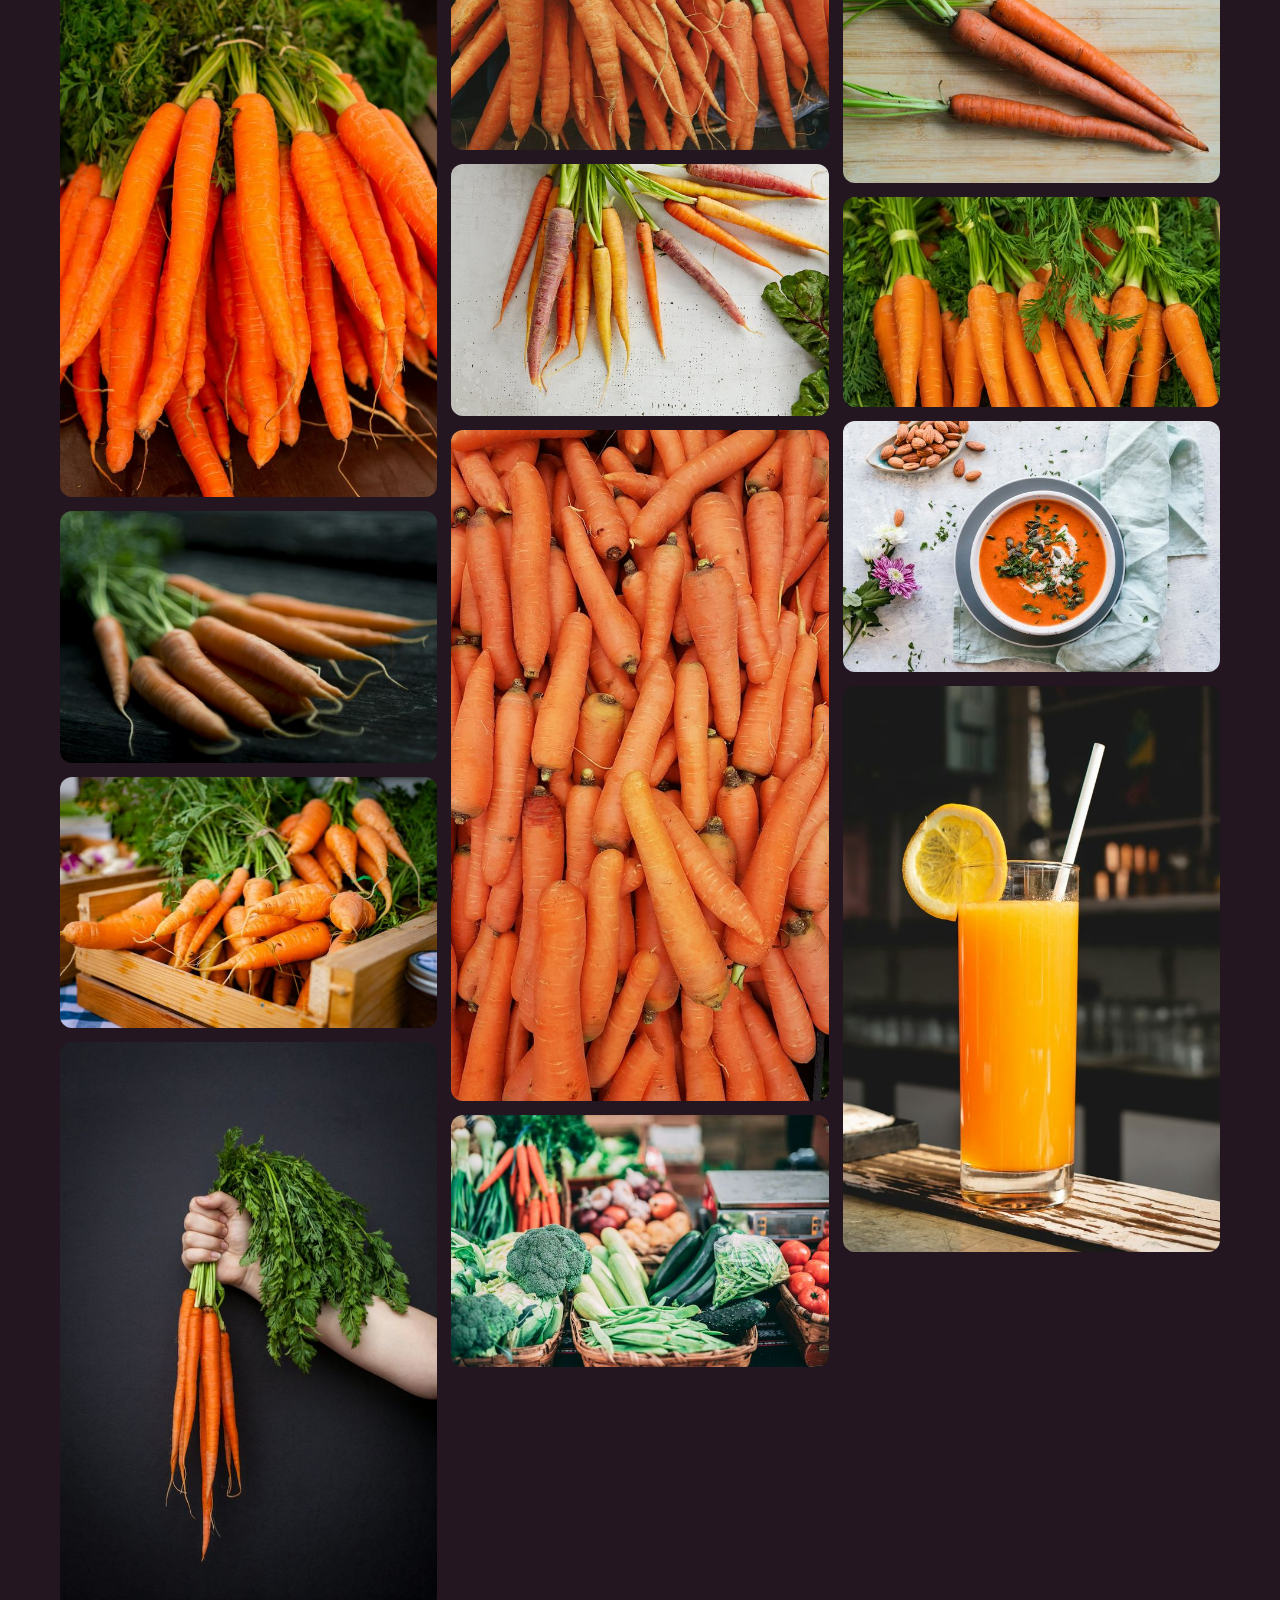
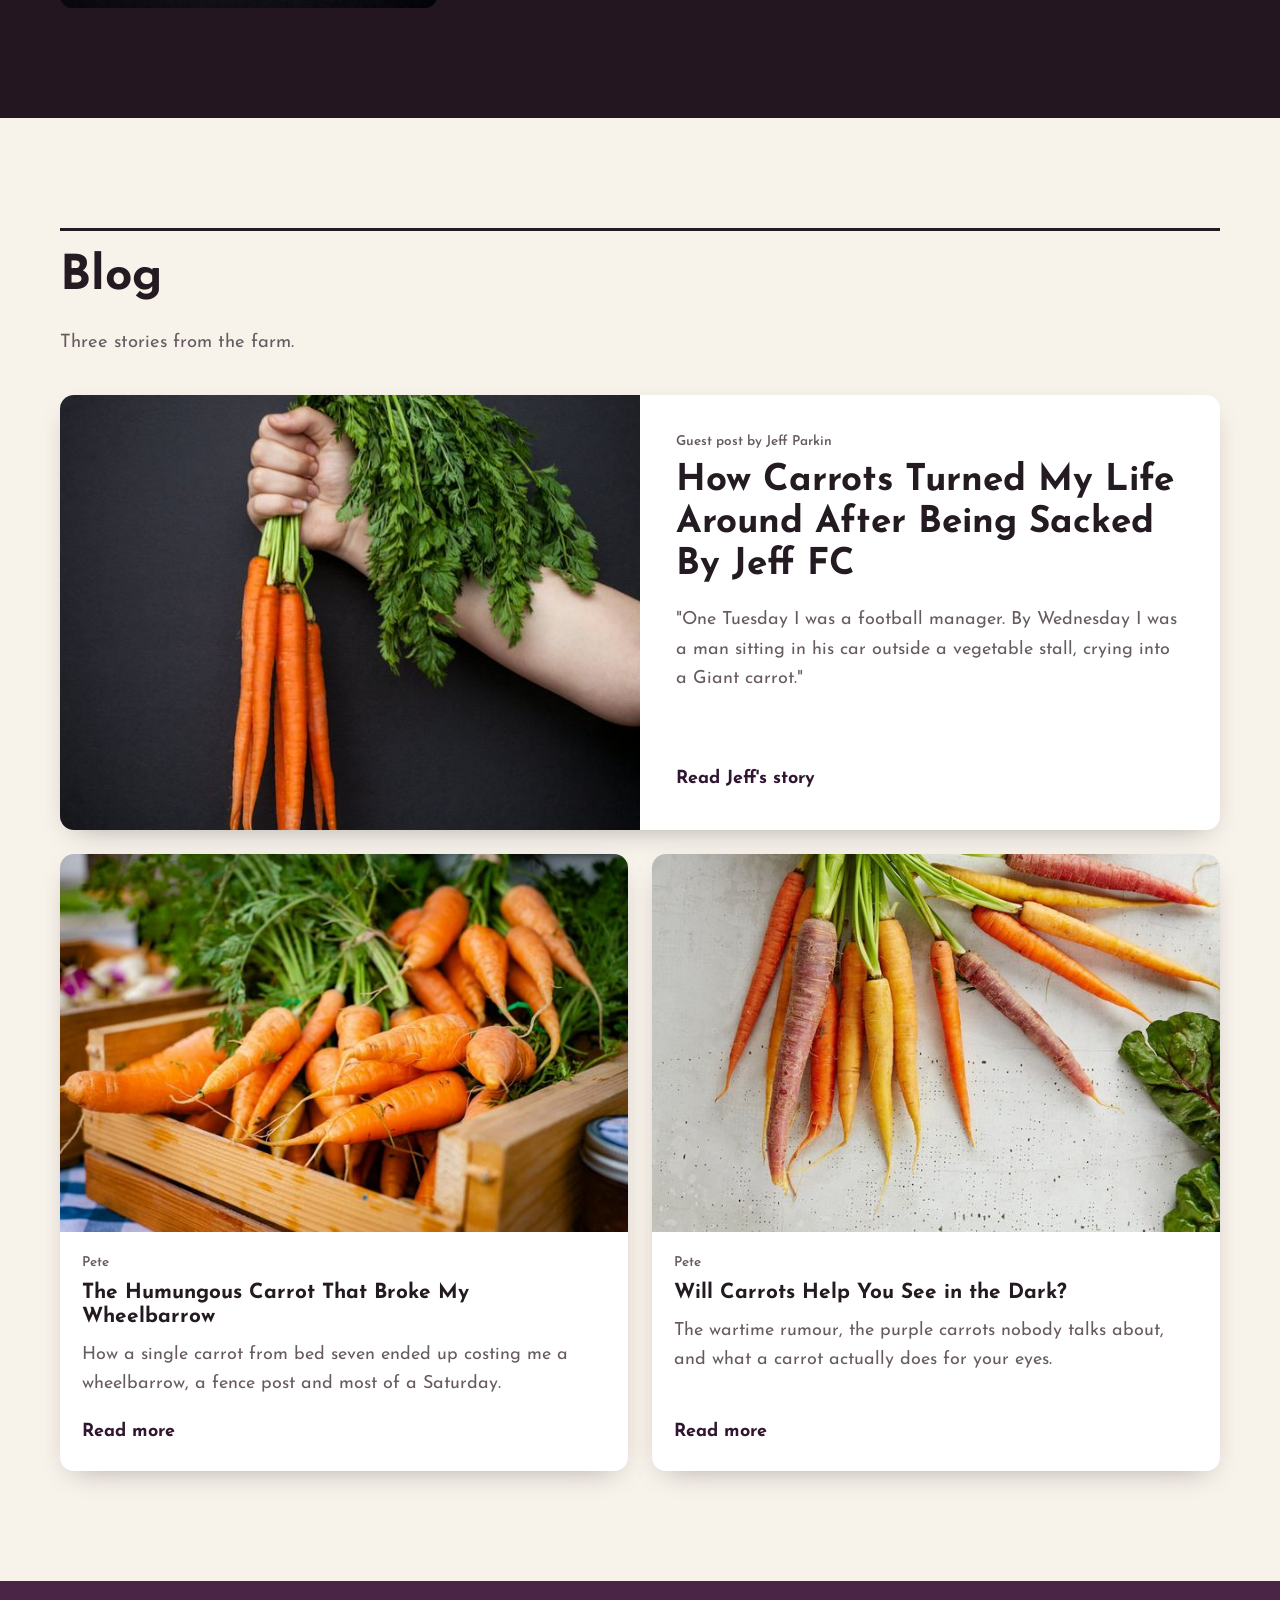
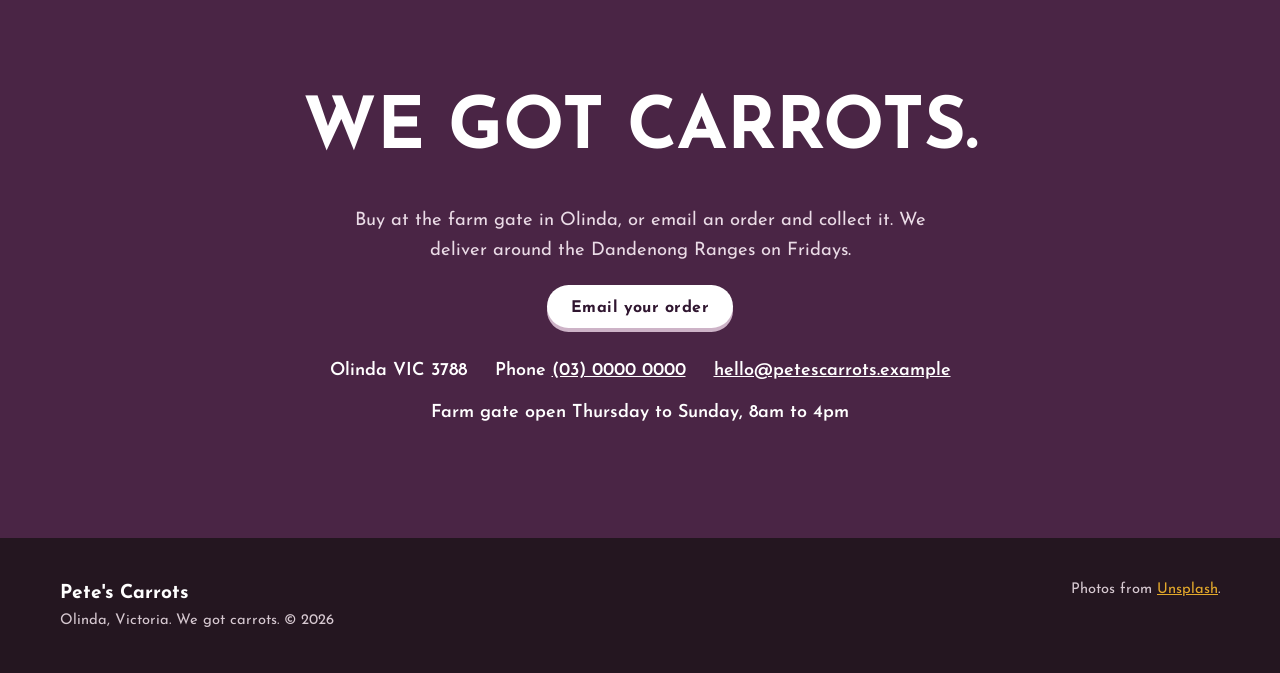
==== commit 4ebf9c21: "Carrots site: Jeff Parkin as Jeff FC manager; photos on size cards Rewrite Jeff's blog post so he wa" ====
--- a/carrots/index.html
+++ b/carrots/index.html
@@ -19,15 +19,6 @@
 <body>
   <a class="skip" href="#main">Skip to content</a>
 
-  <!-- Carrot drawing reused by the size cards -->
-  <svg width="0" height="0" style="position:absolute" aria-hidden="true">
-    <symbol id="carrot" viewBox="0 0 40 120">
-      <path d="M12 2c-3 6-1 12 6 15 1-6 0-11-6-15zM28 2c3 6 1 12-6 15-1-6 0-11 6-15zM20 0c-3 7-3 12 0 17 3-5 3-10 0-17z" fill="#2e6a34"/>
-      <path d="M7 20c0-3 6-4 13-4s13 1 13 4c0 16-7 62-13 98C14 82 7 36 7 20z" fill="#f2661c"/>
-      <path d="M11 32h7M14 50h6M16 68h5M18 86h4" stroke="#d24f0b" stroke-width="2.5" stroke-linecap="round"/>
-    </symbol>
-  </svg>
-
   <header class="site-header">
     <div class="wrap header-inner">
       <a class="brand" href="#top" aria-label="Pete's Carrots home">
@@ -71,14 +62,14 @@
         </div>
         <div class="sizes">
           <article class="size-card">
-            <div class="carrot-icon" style="--h:70px"><svg viewBox="0 0 40 120" role="img" aria-label="Big carrot"><use href="#carrot"/></svg></div>
+            <div class="size-photo"><img width="640" height="427" src="images/thumbs/pair.jpg" alt="Two long carrots on a wooden chopping board" loading="lazy"></div>
             <h3>Big</h3>
             <div class="len">About 25 cm</div>
             <p>The everyday carrot, done properly. Sweet and crunchy. The right size for lunchboxes, stir-fries and roasting trays.</p>
             <div class="price"><strong>$4.50<small>/kg</small></strong><a class="btn green" href="#visit">Order</a></div>
           </article>
           <article class="size-card">
-            <div class="carrot-icon" style="--h:110px"><svg viewBox="0 0 40 120" role="img" aria-label="Giant carrot"><use href="#carrot"/></svg></div>
+            <div class="size-photo"><img width="640" height="427" src="images/thumbs/bunch-dark.jpg" alt="Long carrots with their thin roots on a dark wooden table" loading="lazy"></div>
             <h3>Giant</h3>
             <div class="len">About 40 cm</div>
             <p>One of these will feed a family. Good for roasting whole, soups and anything that needs a lot of carrot.</p>
@@ -86,7 +77,7 @@
           </article>
           <article class="size-card big-one">
             <span class="tag">Pete's pride</span>
-            <div class="carrot-icon" style="--h:150px"><svg viewBox="0 0 40 120" role="img" aria-label="Humungous carrot"><use href="#carrot"/></svg></div>
+            <div class="size-photo"><img width="640" height="960" src="images/thumbs/held.jpg" alt="A hand holding up a bunch of long carrots by their leafy tops" loading="lazy"></div>
             <h3>Humungous</h3>
             <div class="len">60 cm and up</div>
             <p>Grown in Pete's deepest beds and pulled with two hands. People stop at the gate just to look at them. Limited numbers each week.</p>
@@ -346,7 +337,7 @@
             <div class="body">
               <div class="by">Guest post by Jeff Parkin</div>
               <h3>How Carrots Turned My Life Around After Being Sacked By Jeff FC</h3>
-              <p>"One Tuesday I was a footballer. By Wednesday I was a man sitting in his car outside a vegetable stall, crying into a Giant carrot."</p>
+              <p>"One Tuesday I was a football manager. By Wednesday I was a man sitting in his car outside a vegetable stall, crying into a Giant carrot."</p>
               <span class="more">Read Jeff's story</span>
             </div>
           </a>
--- a/carrots/styles.css
+++ b/carrots/styles.css
@@ -121,14 +121,15 @@
 .section-head.center .lede { margin-inline: auto; }
 
 /* Sizes */
-.sizes { display: grid; grid-template-columns: repeat(3, 1fr); gap: 20px; align-items: end; }
+.sizes { display: grid; grid-template-columns: repeat(3, 1fr); gap: 20px; align-items: stretch; }
 .size-card {
   background: var(--paper); border-radius: var(--radius); padding: 28px 24px 24px;
   border: 1px solid var(--line); box-shadow: var(--shadow);
   display: flex; flex-direction: column;
 }
-.size-card .carrot-icon { height: 180px; display: flex; align-items: flex-end; justify-content: center; margin-bottom: 18px; padding: 14px; background: var(--plum-soft); border-radius: 14px; }
-.size-card .carrot-icon svg { height: var(--h); width: auto; }
+.size-card .size-photo { aspect-ratio: 4 / 3; border-radius: 10px; overflow: hidden; margin-bottom: 18px; background: var(--plum-soft); }
+.size-card .size-photo img { width: 100%; height: 100%; object-fit: cover; }
+.size-card.big-one .size-photo img { object-position: center 35%; }
 .size-card h3 { font-size: 2rem; margin-bottom: .2em; }
 .size-card .len { font-weight: 700; color: var(--olive); margin-bottom: .8em; }
 .size-card p { color: var(--muted); flex: 1; }
@@ -137,7 +138,6 @@
 .size-card.big-one { background: var(--plum); color: #fff; border-color: var(--plum); }
 .size-card.big-one p, .size-card.big-one .len { color: #eadbe6; }
 .size-card.big-one .price { border-color: rgba(255,255,255,.4); }
-.size-card.big-one .carrot-icon { background: var(--cream); }
 .size-card.big-one .btn { background: #fff; color: var(--plum-deep); box-shadow: 0 4px 0 #cdb3c7; }
 .tag { display: inline-block; background: var(--olive); color: #fff; font-size: .75rem; font-weight: 700; padding: 3px 10px; border-radius: 999px; letter-spacing: .05em; text-transform: uppercase; margin-bottom: 10px; align-self: flex-start; }
 @media (max-width: 860px) { .sizes { grid-template-columns: 1fr; } }
